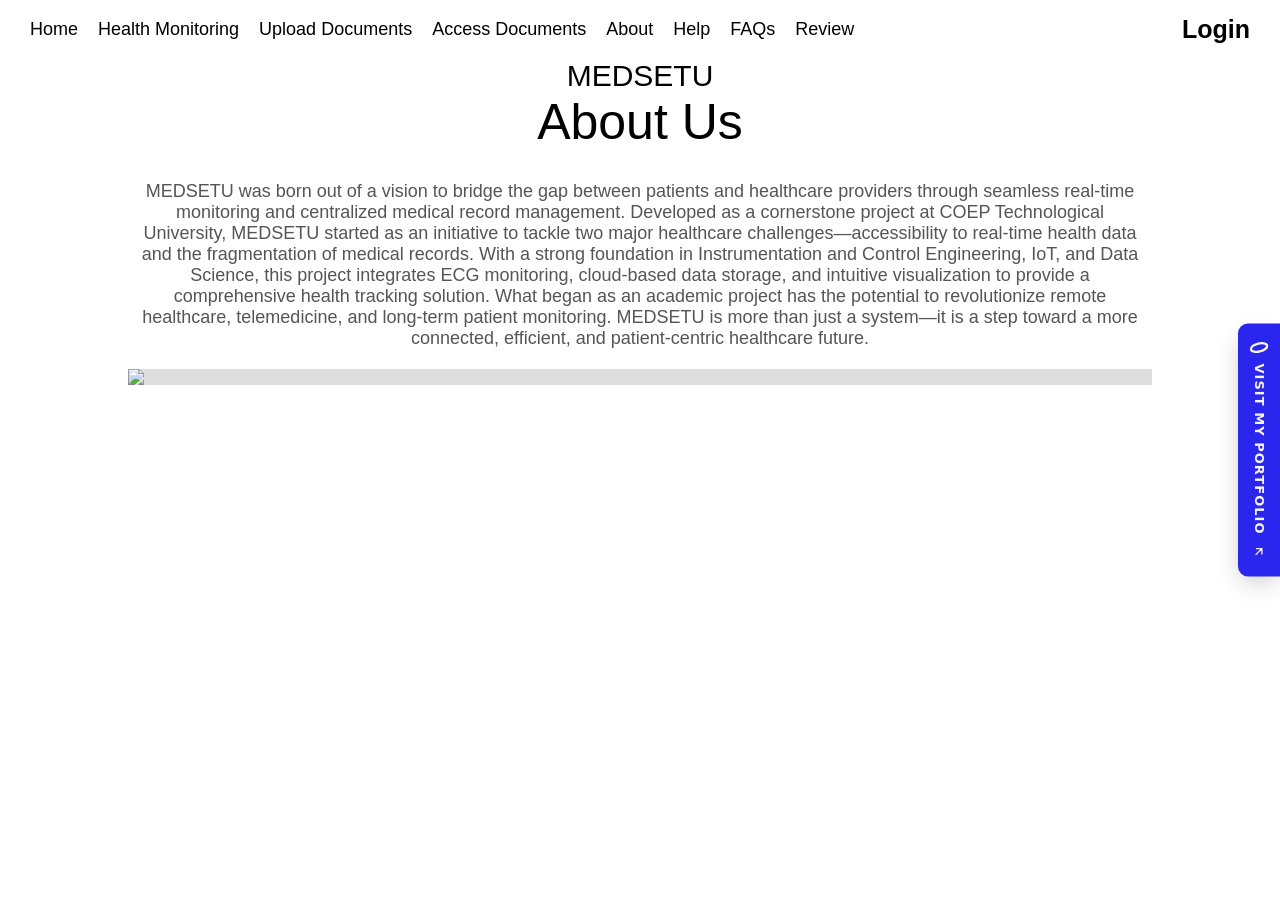
==== about.html @ e533a2ca "Add a "Visit my portfolio" tab A small fixed tab on the right edge of every page links to https://ar" ====
<!DOCTYPE html>
<html lang="en">
<head>
    <meta charset="UTF-8">
    <meta name="viewport" content="width=device-width, initial-scale=1.0">
    <title>MEDSETU - About Us</title>
    <style>
        @font-face {
            font-family: 'Artifakt Element';
            src: url('ArtifaktElement-Regular.woff2') format('woff2'),
                 url('ArtifaktElement-Regular.woff') format('woff');
            font-weight: normal;
            font-style: normal;
        }
        body {
            font-family: 'Artifakt Element', sans-serif;
            background-color: #fff;
            color: #000;
            margin: 0;
            padding: 0;
            display: flex;
            flex-direction: column;
        }
        .navbar {
            display: flex;
            justify-content: space-between;
            align-items: center;
            padding: 15px 30px;
            font-size: 14px;
        }
        .nav-links {
            display: flex;
            gap: 20px;
            font-size: 18px;
        }
        .nav-links a, .login {
            text-decoration: none;
            color: #000;
            cursor: pointer;
        }
        .login {
            font-size: 25px;
            font-weight: bold;
        }
        .container {
            display: flex;
            align-items: center;
            justify-content: center;
            flex-direction: column;
            flex-grow: 1;
            padding: 0 10%;
            text-align: center;
        }
        .title {
            font-size: 30px; /* Decreased MEDSETU font size */
        }
        .subtitle {
            font-size: 18px;
            margin-top: 30px; /* Increased space between title and subtitle */
            color: #555;
            max-width: 1000px; /* Increased max-width */
        }
        .about-us {
            font-size: 50px; /* Increased About Us font size */
        }
        .image-container {
            width: 100%;
            height: auto;
            background-color: #ddd;
            display: flex;
            align-items: center;
            justify-content: center;
            font-size: 18px;
            margin-top: 20px;
        }
        .trust-bar {
            margin-top: 20px;
            font-size: 14px;
            color: #555;
        }
    </style>
</head>
<body>
    <div class="navbar">
        <div class="nav-links">
            <a href="./index.html">Home</a>
            <a href="./health-monitoring.html">Health Monitoring</a>
            <a href="./upload-documents.html">Upload Documents</a>
            <a href="./access-documents.html">Access Documents</a>
            <a href="./about.html">About</a>
            <a href="./help.html">Help</a>
            <a href="./faqs.html">FAQs</a>
            <a href="./review.html">Review</a>
        </div>
        <div class="login" onclick="location.href='./login.html'">Login</div>
    </div>
    
    <div class="container">
        <div class="title">MEDSETU</div>
        <div class="about-us">About Us</div>
        <div class="subtitle">MEDSETU was born out of a vision to bridge the gap between patients and healthcare providers through seamless real-time monitoring and centralized medical record management. Developed as a cornerstone project at COEP Technological University, MEDSETU started as an initiative to tackle two major healthcare challenges—accessibility to real-time health data and the fragmentation of medical records. With a strong foundation in Instrumentation and Control Engineering, IoT, and Data Science, this project integrates ECG monitoring, cloud-based data storage, and intuitive visualization to provide a comprehensive health tracking solution. What began as an academic project has the potential to revolutionize remote healthcare, telemedicine, and long-term patient monitoring. MEDSETU is more than just a system—it is a step toward a more connected, efficient, and patient-centric healthcare future.</div>
        <div class="image-container">
            <img src="https://picsum.photos/1500/500" width="100%" height="auto"/>
        </div>
    </div>
<!-- Portfolio link tab -->
<style>.aa-portfolio-tab{position:fixed;right:0;top:50%;z-index:2147483000;display:flex;align-items:center;gap:10px;writing-mode:vertical-rl;padding:18px 11px;background:#2a26ee;color:#f7f4ee;font:600 13px/1 "Public Sans",system-ui,-apple-system,"Segoe UI",sans-serif;letter-spacing:.08em;text-transform:uppercase;text-decoration:none;border-radius:10px 0 0 10px;box-shadow:0 10px 28px -10px rgba(21,21,21,.45);transform:translate(0,-50%);transition:padding .45s cubic-bezier(.16,1,.3,1),background-color .3s}.aa-portfolio-tab:hover,.aa-portfolio-tab:focus-visible{padding-right:17px;background:#1c19b8;color:#f7f4ee;text-decoration:none}.aa-portfolio-tab:focus-visible{outline:2px solid #f7f4ee;outline-offset:-5px}.aa-portfolio-tab svg{flex:none;writing-mode:horizontal-tb}.aa-portfolio-tab .aa-ring{width:20px;height:12px}.aa-portfolio-tab .aa-arrow{width:14px;height:14px;transition:transform .45s cubic-bezier(.16,1,.3,1)}.aa-portfolio-tab:hover .aa-arrow{transform:translate(2px,-2px)}@media (max-width:640px){.aa-portfolio-tab{top:auto;bottom:88px;transform:none;padding:12px 8px;font-size:11px;gap:8px}.aa-portfolio-tab:hover{padding-right:12px}}@media print{.aa-portfolio-tab{display:none}}@media (prefers-reduced-motion:reduce){.aa-portfolio-tab,.aa-portfolio-tab .aa-arrow{transition:none}}</style>
<a class="aa-portfolio-tab" href="https://aryanagarwalsportfolio.vercel.app/" target="_blank" rel="noopener" aria-label="Visit Aryan Agarwal's portfolio (opens in a new tab)"><svg class="aa-ring" viewBox="0 0 120 70" aria-hidden="true"><ellipse cx="60" cy="35" rx="50" ry="24" transform="rotate(-14 60 35)" fill="none" stroke="currentColor" stroke-width="14"/></svg><span>Visit my portfolio</span><svg class="aa-arrow" viewBox="0 0 24 24" fill="none" aria-hidden="true"><path d="M7 17 17 7m0 0H8m9 0v9" stroke="currentColor" stroke-width="2.2" stroke-linecap="square"/></svg></a>
</body>
</html>
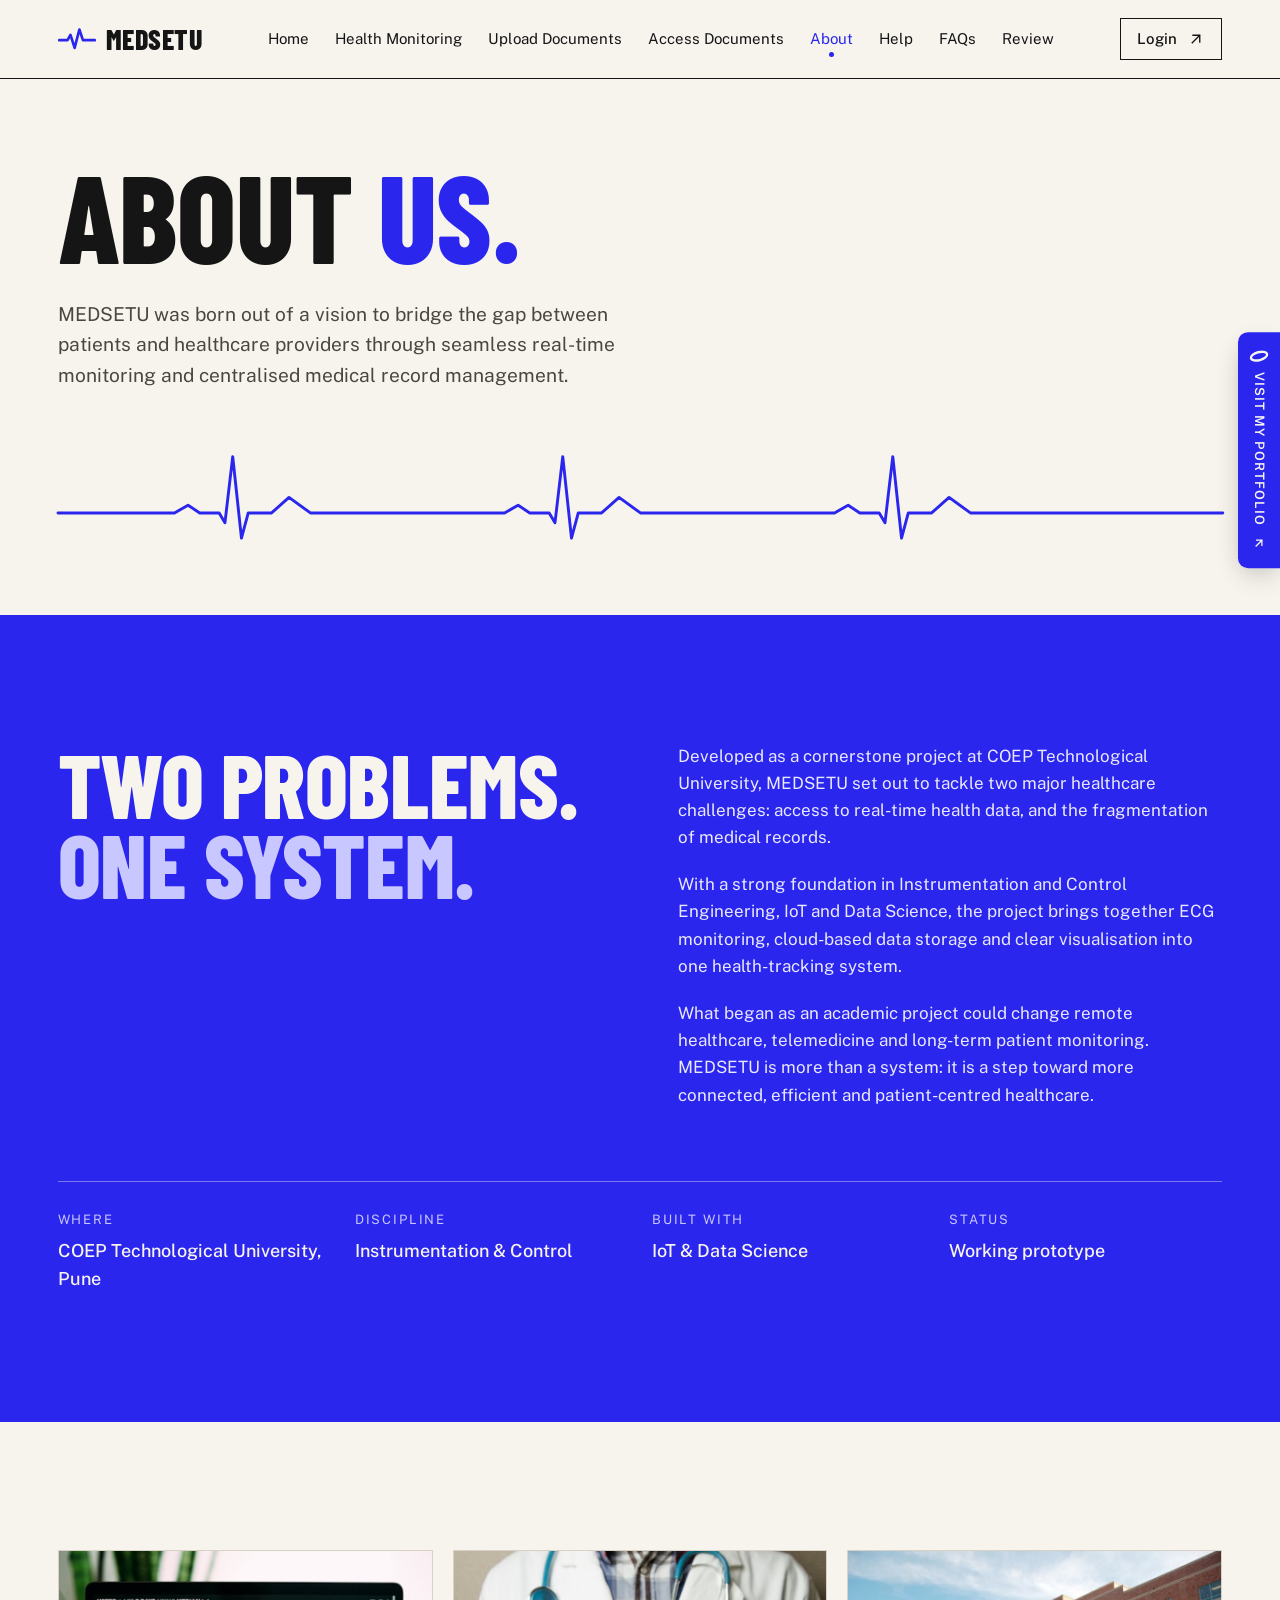
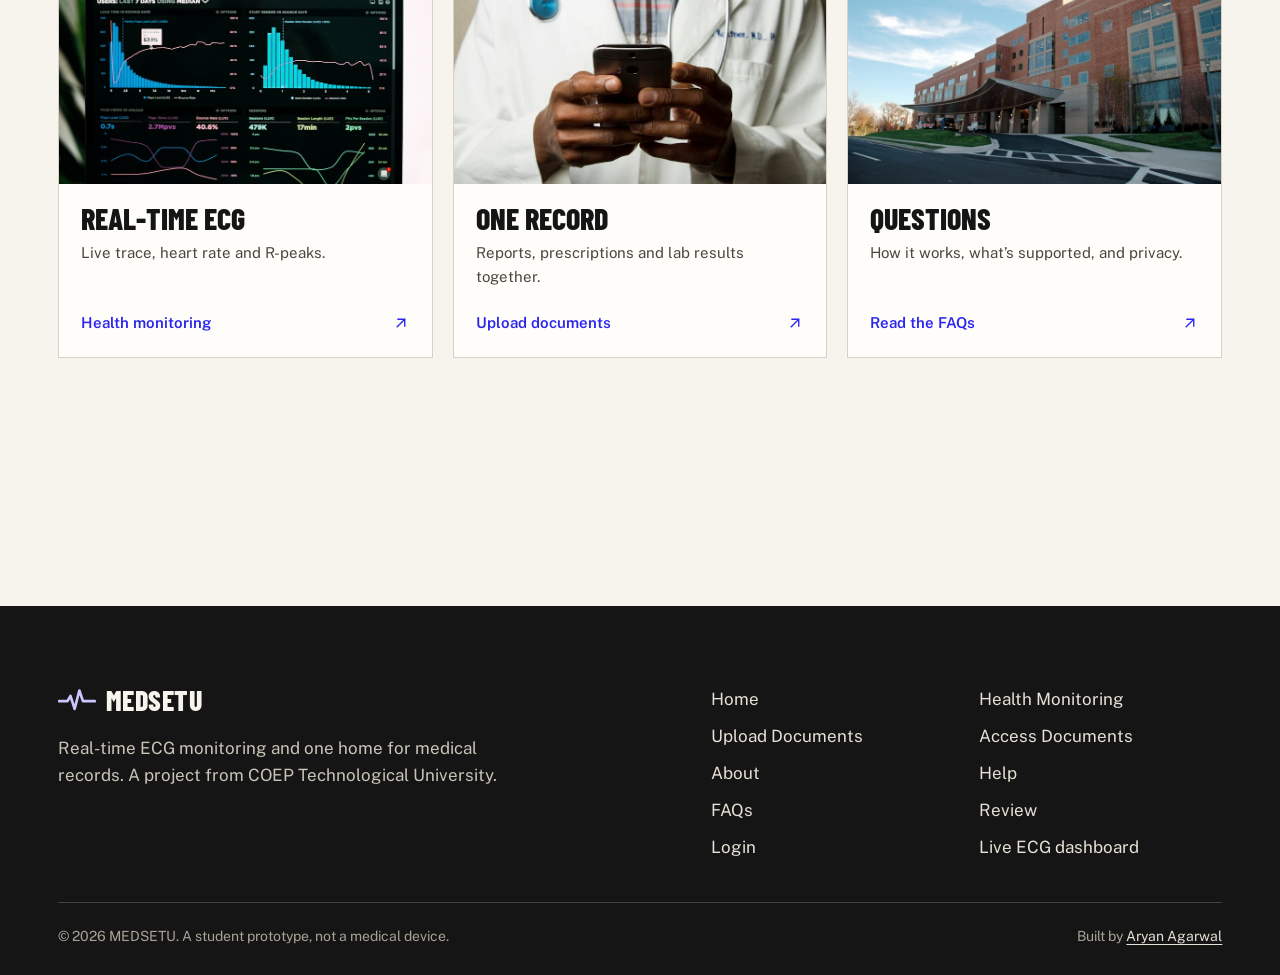
==== commit dae566d7: "Redesign in the portfolio's design language Cream paper, electric blue and condensed display type to" ====
--- a/about.html
+++ b/about.html
@@ -1,110 +1,81 @@
 <!DOCTYPE html>
 <html lang="en">
 <head>
-    <meta charset="UTF-8">
-    <meta name="viewport" content="width=device-width, initial-scale=1.0">
-    <title>MEDSETU - About Us</title>
-    <style>
-        @font-face {
-            font-family: 'Artifakt Element';
-            src: url('ArtifaktElement-Regular.woff2') format('woff2'),
-                 url('ArtifaktElement-Regular.woff') format('woff');
-            font-weight: normal;
-            font-style: normal;
-        }
-        body {
-            font-family: 'Artifakt Element', sans-serif;
-            background-color: #fff;
-            color: #000;
-            margin: 0;
-            padding: 0;
-            display: flex;
-            flex-direction: column;
-        }
-        .navbar {
-            display: flex;
-            justify-content: space-between;
-            align-items: center;
-            padding: 15px 30px;
-            font-size: 14px;
-        }
-        .nav-links {
-            display: flex;
-            gap: 20px;
-            font-size: 18px;
-        }
-        .nav-links a, .login {
-            text-decoration: none;
-            color: #000;
-            cursor: pointer;
-        }
-        .login {
-            font-size: 25px;
-            font-weight: bold;
-        }
-        .container {
-            display: flex;
-            align-items: center;
-            justify-content: center;
-            flex-direction: column;
-            flex-grow: 1;
-            padding: 0 10%;
-            text-align: center;
-        }
-        .title {
-            font-size: 30px; /* Decreased MEDSETU font size */
-        }
-        .subtitle {
-            font-size: 18px;
-            margin-top: 30px; /* Increased space between title and subtitle */
-            color: #555;
-            max-width: 1000px; /* Increased max-width */
-        }
-        .about-us {
-            font-size: 50px; /* Increased About Us font size */
-        }
-        .image-container {
-            width: 100%;
-            height: auto;
-            background-color: #ddd;
-            display: flex;
-            align-items: center;
-            justify-content: center;
-            font-size: 18px;
-            margin-top: 20px;
-        }
-        .trust-bar {
-            margin-top: 20px;
-            font-size: 14px;
-            color: #555;
-        }
-    </style>
+<meta charset="UTF-8">
+<meta name="viewport" content="width=device-width, initial-scale=1.0">
+<title>About · MEDSETU</title>
+<meta name="description" content="Why MEDSETU exists and how it was built.">
+<meta name="theme-color" content="#f7f4ee">
+<link rel="icon" href="data:image/svg+xml,%3Csvg xmlns='http://www.w3.org/2000/svg' viewBox='0 0 64 36'%3E%3Cpath d='M2 20h14l5-9 7 22 8-31 6 18h20' fill='none' stroke='%232a26ee' stroke-width='5' stroke-linejoin='round' stroke-linecap='round'/%3E%3C/svg%3E">
+<link rel="preconnect" href="https://fonts.googleapis.com">
+<link rel="preconnect" href="https://fonts.gstatic.com" crossorigin>
+<link href="https://fonts.googleapis.com/css2?family=Barlow+Condensed:wght@800&family=Public+Sans:wght@400;500;600&display=swap" rel="stylesheet">
+<link rel="stylesheet" href="./assets/medsetu.css">
 </head>
 <body>
-    <div class="navbar">
-        <div class="nav-links">
-            <a href="./index.html">Home</a>
-            <a href="./health-monitoring.html">Health Monitoring</a>
-            <a href="./upload-documents.html">Upload Documents</a>
-            <a href="./access-documents.html">Access Documents</a>
-            <a href="./about.html">About</a>
-            <a href="./help.html">Help</a>
-            <a href="./faqs.html">FAQs</a>
-            <a href="./review.html">Review</a>
-        </div>
-        <div class="login" onclick="location.href='./login.html'">Login</div>
+<a class="skip" href="#main">Skip to content</a>
+<header class="site-header">
+  <div class="wrap bar">
+    <a href="./index.html" class="brand" aria-label="MEDSETU home"><svg viewBox="0 0 64 36" fill="none" aria-hidden="true"><path pathLength="1" d="M2 20h14l5-9 7 22 8-31 6 18h20" stroke="currentColor" stroke-width="4.5" stroke-linejoin="round" stroke-linecap="round" style="stroke-dasharray:1"/></svg>MEDSETU</a>
+    <nav class="nav" id="site-nav" aria-label="Main"><a href="./index.html">Home</a><a href="./health-monitoring.html">Health Monitoring</a><a href="./upload-documents.html">Upload Documents</a><a href="./access-documents.html">Access Documents</a><a href="./about.html" aria-current="page">About</a><a href="./help.html">Help</a><a href="./faqs.html">FAQs</a><a href="./review.html">Review</a></nav>
+    <div class="header-actions">
+      <a href="./login.html" class="btn btn-sm">Login <svg class="ico" viewBox="0 0 24 24" fill="none" aria-hidden="true"><path d="M7 17 17 7m0 0H8m9 0v9" stroke="currentColor" stroke-width="1.8" stroke-linecap="square"/></svg></a>
+      <button class="menu-btn" type="button" aria-controls="site-nav" aria-expanded="false" aria-label="Open menu"><svg viewBox="0 0 24 24" fill="none" aria-hidden="true"><path d="M3 7h18M3 12h18M3 17h18" stroke="currentColor" stroke-width="1.8"/></svg></button>
     </div>
-    
-    <div class="container">
-        <div class="title">MEDSETU</div>
-        <div class="about-us">About Us</div>
-        <div class="subtitle">MEDSETU was born out of a vision to bridge the gap between patients and healthcare providers through seamless real-time monitoring and centralized medical record management. Developed as a cornerstone project at COEP Technological University, MEDSETU started as an initiative to tackle two major healthcare challenges—accessibility to real-time health data and the fragmentation of medical records. With a strong foundation in Instrumentation and Control Engineering, IoT, and Data Science, this project integrates ECG monitoring, cloud-based data storage, and intuitive visualization to provide a comprehensive health tracking solution. What began as an academic project has the potential to revolutionize remote healthcare, telemedicine, and long-term patient monitoring. MEDSETU is more than just a system—it is a step toward a more connected, efficient, and patient-centric healthcare future.</div>
-        <div class="image-container">
-            <img src="https://picsum.photos/1500/500" width="100%" height="auto"/>
-        </div>
+  </div>
+</header>
+<main id="main">
+
+<section class="hero wrap">
+  <h1 class="display display-xl">About <span class="blue">us.</span></h1>
+  <p class="lede">MEDSETU was born out of a vision to bridge the gap between patients and healthcare providers through seamless real-time monitoring and centralised medical record management.</p>
+  <div class="hero-trace"><svg class="trace " viewBox="0 0 1200 110" preserveAspectRatio="none" aria-hidden="true"><path pathLength="1" d="M0,70 L120,70 L134,62 L146,70 L166,70 L172,80 L180,12 L189,96 L196,70 L220,70 L238,54 L260,70 L460,70 L474,62 L486,70 L506,70 L512,80 L520,12 L529,96 L536,70 L560,70 L578,54 L600,70 L800,70 L814,62 L826,70 L846,70 L852,80 L860,12 L869,96 L876,70 L900,70 L918,54 L940,70 L1200,70"/><circle class="beat" cx="860" cy="12" r="5"/></svg></div>
+</section>
+<section class="band">
+  <div class="wrap section">
+    <div class="band-grid">
+      <h2 class="display display-lg reveal">Two problems.<br><span class="soft">One system.</span></h2>
+      <div class="reveal">
+        <p>Developed as a cornerstone project at COEP Technological University, MEDSETU set out to tackle two major healthcare challenges: access to real-time health data, and the fragmentation of medical records.</p>
+        <p>With a strong foundation in Instrumentation and Control Engineering, IoT and Data Science, the project brings together ECG monitoring, cloud-based data storage and clear visualisation into one health-tracking system.</p>
+        <p>What began as an academic project could change remote healthcare, telemedicine and long-term patient monitoring. MEDSETU is more than a system: it is a step toward more connected, efficient and patient-centred healthcare.</p>
+      </div>
     </div>
+    <dl class="facts reveal">
+      <div><dt>Where</dt><dd>COEP Technological University, Pune</dd></div>
+      <div><dt>Discipline</dt><dd>Instrumentation &amp; Control</dd></div>
+      <div><dt>Built with</dt><dd>IoT &amp; Data Science</dd></div>
+      <div><dt>Status</dt><dd>Working prototype</dd></div>
+    </dl>
+  </div>
+</section>
+<section class="section wrap">
+  <div class="tiles">
+    <a class="tile reveal" href="./health-monitoring.html"><div class="tile-media"><img src="./assets/monitor.jpg" alt="" loading="lazy"></div><div class="tile-body"><h2>Real-time ECG</h2><p>Live trace, heart rate and R-peaks.</p><span class="tile-foot">Health monitoring <svg class="ico" viewBox="0 0 24 24" fill="none" aria-hidden="true"><path d="M7 17 17 7m0 0H8m9 0v9" stroke="currentColor" stroke-width="1.8" stroke-linecap="square"/></svg></span></div></a>
+    <a class="tile reveal" data-delay="90" href="./upload-documents.html"><div class="tile-media"><img src="./assets/doctor.jpg" alt="" loading="lazy"></div><div class="tile-body"><h2>One record</h2><p>Reports, prescriptions and lab results together.</p><span class="tile-foot">Upload documents <svg class="ico" viewBox="0 0 24 24" fill="none" aria-hidden="true"><path d="M7 17 17 7m0 0H8m9 0v9" stroke="currentColor" stroke-width="1.8" stroke-linecap="square"/></svg></span></div></a>
+    <a class="tile reveal" data-delay="180" href="./faqs.html"><div class="tile-media"><img src="./assets/hospital.jpg" alt="" loading="lazy"></div><div class="tile-body"><h2>Questions</h2><p>How it works, what&rsquo;s supported, and privacy.</p><span class="tile-foot">Read the FAQs <svg class="ico" viewBox="0 0 24 24" fill="none" aria-hidden="true"><path d="M7 17 17 7m0 0H8m9 0v9" stroke="currentColor" stroke-width="1.8" stroke-linecap="square"/></svg></span></div></a>
+  </div>
+</section>
+
+</main>
+<footer class="site-footer">
+  <div class="wrap">
+    <div class="footer-top">
+      <div>
+        <a href="./index.html" class="brand"><svg viewBox="0 0 64 36" fill="none" aria-hidden="true"><path pathLength="1" d="M2 20h14l5-9 7 22 8-31 6 18h20" stroke="currentColor" stroke-width="4.5" stroke-linejoin="round" stroke-linecap="round" style="stroke-dasharray:1"/></svg>MEDSETU</a>
+        <p>Real-time ECG monitoring and one home for medical records. A project from COEP Technological University.</p>
+      </div>
+      <nav class="footer-nav" aria-label="Footer"><a href="./index.html">Home</a><a href="./health-monitoring.html">Health Monitoring</a><a href="./upload-documents.html">Upload Documents</a><a href="./access-documents.html">Access Documents</a><a href="./about.html">About</a><a href="./help.html">Help</a><a href="./faqs.html">FAQs</a><a href="./review.html">Review</a><a href="./login.html">Login</a><a href="https://medsetuecg.vercel.app/dashboard.html" target="_blank" rel="noopener">Live ECG dashboard</a></nav>
+    </div>
+    <div class="footer-bottom">
+      <span>&copy; 2026 MEDSETU. A student prototype, not a medical device.</span>
+      <span>Built by <a href="https://aryanagarwalsportfolio.vercel.app/" target="_blank" rel="noopener">Aryan Agarwal</a></span>
+    </div>
+  </div>
+</footer>
+<script src="./assets/site.js"></script>
 <!-- Portfolio link tab -->
 <style>.aa-portfolio-tab{position:fixed;right:0;top:50%;z-index:2147483000;display:flex;align-items:center;gap:10px;writing-mode:vertical-rl;padding:18px 11px;background:#2a26ee;color:#f7f4ee;font:600 13px/1 "Public Sans",system-ui,-apple-system,"Segoe UI",sans-serif;letter-spacing:.08em;text-transform:uppercase;text-decoration:none;border-radius:10px 0 0 10px;box-shadow:0 10px 28px -10px rgba(21,21,21,.45);transform:translate(0,-50%);transition:padding .45s cubic-bezier(.16,1,.3,1),background-color .3s}.aa-portfolio-tab:hover,.aa-portfolio-tab:focus-visible{padding-right:17px;background:#1c19b8;color:#f7f4ee;text-decoration:none}.aa-portfolio-tab:focus-visible{outline:2px solid #f7f4ee;outline-offset:-5px}.aa-portfolio-tab svg{flex:none;writing-mode:horizontal-tb}.aa-portfolio-tab .aa-ring{width:20px;height:12px}.aa-portfolio-tab .aa-arrow{width:14px;height:14px;transition:transform .45s cubic-bezier(.16,1,.3,1)}.aa-portfolio-tab:hover .aa-arrow{transform:translate(2px,-2px)}@media (max-width:640px){.aa-portfolio-tab{top:auto;bottom:88px;transform:none;padding:12px 8px;font-size:11px;gap:8px}.aa-portfolio-tab:hover{padding-right:12px}}@media print{.aa-portfolio-tab{display:none}}@media (prefers-reduced-motion:reduce){.aa-portfolio-tab,.aa-portfolio-tab .aa-arrow{transition:none}}</style>
 <a class="aa-portfolio-tab" href="https://aryanagarwalsportfolio.vercel.app/" target="_blank" rel="noopener" aria-label="Visit Aryan Agarwal's portfolio (opens in a new tab)"><svg class="aa-ring" viewBox="0 0 120 70" aria-hidden="true"><ellipse cx="60" cy="35" rx="50" ry="24" transform="rotate(-14 60 35)" fill="none" stroke="currentColor" stroke-width="14"/></svg><span>Visit my portfolio</span><svg class="aa-arrow" viewBox="0 0 24 24" fill="none" aria-hidden="true"><path d="M7 17 17 7m0 0H8m9 0v9" stroke="currentColor" stroke-width="2.2" stroke-linecap="square"/></svg></a>
 </body>
-</html>+</html>
--- a/assets/medsetu.css
+++ b/assets/medsetu.css
@@ -0,0 +1,256 @@
+/* MEDSETU — shared styles for every page. */
+:root {
+  --paper: #f7f4ee;
+  --paper-2: #efeae1;
+  --card: #fffdf9;
+  --ink: #151515;
+  --ink-2: #4a4740;
+  --line: #151515;
+  --line-soft: #d8d2c6;
+  --blue: #2a26ee;
+  --blue-deep: #1c19b8;
+  --blue-soft: #c9c7ff;
+  --blue-tint: #ecebfd;
+  --pulse: #d0342c;
+  --display: 'Barlow Condensed', 'Arial Narrow', sans-serif;
+  --body: 'Public Sans', system-ui, -apple-system, 'Segoe UI', sans-serif;
+  --gutter: clamp(16px, 4.5vw, 72px);
+  --ease: cubic-bezier(0.16, 1, 0.3, 1);
+  color-scheme: light;
+}
+
+*, *::before, *::after { box-sizing: border-box; }
+html { -webkit-text-size-adjust: 100%; scroll-behavior: smooth; scroll-padding-top: 96px; overflow-x: clip; }
+body { margin: 0; background: var(--paper); color: var(--ink); font-family: var(--body); font-size: 17px; line-height: 1.6; -webkit-font-smoothing: antialiased; overflow-x: clip; display: flex; flex-direction: column; min-height: 100vh; }
+img { display: block; max-width: 100%; height: auto; }
+a { color: inherit; text-decoration: none; }
+button, input, textarea { font: inherit; color: inherit; }
+h1, h2, h3, p, ul, ol, figure, dl, dd { margin: 0; padding: 0; }
+ul, ol { list-style: none; }
+main { flex: 1; }
+::selection { background: var(--blue); color: var(--paper); }
+:focus-visible { outline: 2px solid var(--blue); outline-offset: 3px; }
+html { scrollbar-color: var(--ink) var(--paper-2); }
+.wrap { width: 100%; max-width: 1320px; margin-inline: auto; padding-inline: var(--gutter); }
+.skip { position: absolute; left: -999px; top: 8px; z-index: 100; background: var(--blue); color: var(--paper); padding: 10px 14px; }
+.skip:focus { left: 8px; }
+.ico { width: 18px; height: 18px; flex: none; transition: transform 0.4s var(--ease); }
+
+/* ---------- Type ---------- */
+.display { font-family: var(--display); font-weight: 800; text-transform: uppercase; line-height: 0.9; letter-spacing: -0.005em; text-wrap: balance; }
+.display-xl { font-size: clamp(56px, 9.6vw, 150px); }
+.display-lg { font-size: clamp(48px, 7vw, 104px); }
+.display-md { font-size: clamp(36px, 4.6vw, 64px); }
+.blue { color: var(--blue); }
+.lede { font-size: clamp(18px, 1.5vw, 21px); line-height: 1.6; max-width: 52ch; color: var(--ink-2); }
+.muted { color: var(--ink-2); }
+.small { font-size: 14px; }
+
+/* ---------- Header ---------- */
+.site-header { position: sticky; top: 0; z-index: 30; transition: background-color 0.35s, box-shadow 0.35s; }
+.site-header .bar { display: flex; align-items: center; justify-content: space-between; gap: 20px; padding-block: 18px; border-bottom: 1px solid var(--line); transition: padding 0.4s var(--ease), border-color 0.3s; }
+.site-header.is-scrolled { background: rgba(247, 244, 238, 0.7); -webkit-backdrop-filter: blur(16px) saturate(1.5); backdrop-filter: blur(16px) saturate(1.5); box-shadow: 0 10px 30px -20px rgba(21, 21, 21, 0.35); }
+.site-header.is-scrolled .bar { padding-block: 12px; border-color: transparent; }
+.brand { display: inline-flex; align-items: center; gap: 10px; font-family: var(--display); font-weight: 800; font-size: 28px; letter-spacing: 0.02em; line-height: 1; }
+.brand svg { width: 38px; height: 22px; color: var(--blue); }
+.brand:hover svg path { animation: trace 1.2s var(--ease); }
+.nav { display: flex; align-items: center; gap: 2px; }
+.nav a { position: relative; padding: 8px 12px; border-radius: 999px; font-size: 15px; isolation: isolate; transition: color 0.3s; white-space: nowrap; }
+.nav a::before { content: ''; position: absolute; inset: 0; z-index: -1; border-radius: inherit; background: rgba(42, 38, 238, 0.1); transform: scale(0.6); opacity: 0; transition: transform 0.4s var(--ease), opacity 0.25s; }
+.nav a:hover { color: var(--blue); }
+.nav a:hover::before { transform: scale(1); opacity: 1; }
+.nav a[aria-current='page'] { color: var(--blue); }
+.nav a[aria-current='page']::after { content: ''; position: absolute; left: 50%; bottom: 2px; width: 5px; height: 5px; margin-left: -2.5px; border-radius: 50%; background: var(--blue); }
+.header-actions { display: flex; align-items: center; gap: 10px; }
+.menu-btn { display: none; width: 44px; height: 44px; border: 1px solid var(--ink); background: transparent; cursor: pointer; place-items: center; }
+.menu-btn svg { width: 20px; height: 20px; }
+
+/* ---------- Buttons & links ---------- */
+.btn { display: inline-flex; align-items: center; justify-content: center; gap: 14px; min-height: 48px; padding: 12px 22px; border: 1px solid var(--ink); background: transparent; font-size: 16px; font-weight: 500; cursor: pointer; position: relative; overflow: hidden; isolation: isolate; transition: color 0.35s var(--ease), background-color 0.35s, border-color 0.35s, box-shadow 0.35s; white-space: nowrap; }
+.btn::before { content: ''; position: absolute; inset: 0; z-index: -1; background: var(--ink); transform: translateY(101%); transition: transform 0.45s var(--ease); }
+.btn:hover { color: var(--paper); }
+.btn:hover::before { transform: translateY(0); }
+.btn:hover .ico { transform: translate(3px, -3px); }
+.btn-solid { background: var(--blue); border-color: var(--blue); color: var(--paper); }
+.btn-solid::before { background: var(--blue-deep); }
+.btn-solid:hover { box-shadow: 0 14px 26px -14px rgba(42, 38, 238, 0.7); }
+.btn-sm { min-height: 40px; padding: 8px 16px; font-size: 15px; gap: 10px; }
+.btn-light { border-color: var(--paper); color: var(--paper); }
+.btn-light::before { background: var(--paper); }
+.btn-light:hover { color: var(--blue); }
+.link-under { display: inline-flex; align-items: center; gap: 14px; padding-bottom: 8px; border-bottom: 1px solid currentColor; position: relative; font-weight: 500; }
+.link-under::after { content: ''; position: absolute; left: 0; right: 0; bottom: -1px; height: 1px; background: var(--blue); transform: scaleX(0); transform-origin: left; transition: transform 0.5s var(--ease); }
+.link-under:hover::after { transform: scaleX(1); }
+.link-under:hover .ico { transform: translate(3px, -3px); }
+
+/* ---------- ECG trace (signature) ---------- */
+.trace { display: block; width: 100%; height: auto; color: var(--blue); overflow: visible; }
+.trace path { fill: none; stroke: currentColor; stroke-width: 3; stroke-linejoin: round; stroke-linecap: round; stroke-dasharray: 1; stroke-dashoffset: 1; animation: trace 2.6s var(--ease) 0.3s forwards; }
+.trace .beat { fill: var(--pulse); transform-box: fill-box; transform-origin: center; opacity: 0; animation: beat 1.6s ease-out 2.4s infinite; }
+@keyframes trace { from { stroke-dashoffset: 1; } to { stroke-dashoffset: 0; } }
+@keyframes beat { 0% { opacity: 1; transform: scale(1); } 70% { opacity: 0; transform: scale(3.2); } 100% { opacity: 0; } }
+
+/* ---------- Page hero ---------- */
+.hero { padding-block: clamp(48px, 9vh, 104px) clamp(40px, 7vh, 80px); position: relative; }
+.hero-grid { display: grid; grid-template-columns: minmax(0, 1.25fr) minmax(0, 0.75fr); gap: clamp(32px, 5vw, 80px); align-items: end; }
+.hero .lede { margin-top: 28px; }
+.hero-actions { display: flex; flex-wrap: wrap; align-items: center; gap: 18px 26px; margin-top: 36px; }
+.hero-trace { margin-top: clamp(36px, 6vh, 64px); }
+.sticker { background: #fff; padding: 12px 12px 0; transform: rotate(-4deg); box-shadow: 10px 12px 0 -2px var(--ink), 0 30px 50px -24px rgba(21, 21, 21, 0.4); transition: transform 0.8s var(--ease); }
+.sticker:hover { transform: rotate(-1deg) translateY(-4px); }
+.sticker img { aspect-ratio: 1; object-fit: cover; width: 100%; }
+.sticker figcaption { padding: 12px 2px 14px; font-size: 12px; letter-spacing: 0.16em; text-transform: uppercase; font-weight: 600; display: flex; justify-content: space-between; gap: 8px; }
+.sticker figcaption span:last-child { color: var(--blue); }
+
+/* ---------- Sections ---------- */
+.section { padding-block: clamp(64px, 10vw, 128px); }
+.section-head { display: flex; justify-content: space-between; align-items: end; gap: 24px 48px; flex-wrap: wrap; margin-bottom: clamp(32px, 5vw, 56px); }
+.section-head p { max-width: 38ch; color: var(--ink-2); }
+.rule { border-top: 1px solid var(--line); }
+
+.rows { border-top: 1px solid var(--line); }
+.row-link { display: grid; grid-template-columns: 220px minmax(0, 1fr) minmax(0, 1.2fr) auto; gap: clamp(16px, 3vw, 40px); align-items: center; padding-block: 26px; border-bottom: 1px solid var(--line-soft); position: relative; isolation: isolate; transition: color 0.4s var(--ease); }
+.row-link::before { content: ''; position: absolute; inset: 0 calc(var(--gutter) * -0.5); z-index: -1; background: var(--blue); clip-path: inset(100% 0 0 0); transition: clip-path 0.55s var(--ease); }
+.row-link:hover::before, .row-link:focus-visible::before { clip-path: inset(0); }
+.row-link:hover, .row-link:focus-visible { color: var(--paper); }
+.row-link:hover .muted, .row-link:focus-visible .muted { color: var(--blue-soft); }
+.row-link img { aspect-ratio: 16 / 10; object-fit: cover; width: 100%; transition: transform 0.7s var(--ease); }
+.row-link:hover img { transform: rotate(-2deg) scale(1.03); }
+.row-link h3 { font-family: var(--display); font-weight: 800; text-transform: uppercase; font-size: clamp(30px, 3vw, 44px); line-height: 0.95; }
+.row-link .go { width: 56px; height: 56px; border: 1px solid currentColor; border-radius: 50%; display: grid; place-items: center; transition: transform 0.5s var(--ease); }
+.row-link:hover .go { transform: rotate(45deg); }
+
+.band { background: var(--blue); color: var(--paper); }
+.band .lede, .band p { color: #e9e8ff; }
+.band .display .soft { color: var(--blue-soft); }
+.band-grid { display: grid; grid-template-columns: 1fr 1fr; gap: clamp(32px, 6vw, 96px); align-items: start; }
+.band p + p { margin-top: 20px; }
+.facts { display: grid; grid-template-columns: repeat(4, minmax(0, 1fr)); gap: 24px; margin-top: clamp(40px, 6vw, 72px); padding-top: 28px; border-top: 1px solid rgba(247, 244, 238, 0.4); }
+.facts dt { font-size: 13px; letter-spacing: 0.14em; text-transform: uppercase; color: var(--blue-soft); }
+.facts dd { margin-top: 6px; font-size: 18px; font-weight: 500; color: var(--paper); }
+
+.note { display: flex; gap: 12px; align-items: flex-start; padding: 14px 16px; background: var(--blue-tint); border-left: 1px solid var(--blue); font-size: 15px; color: var(--ink); max-width: 64ch; }
+.note svg { width: 18px; height: 18px; color: var(--blue); flex: none; margin-top: 3px; }
+
+.steps { counter-reset: s; display: grid; grid-template-columns: repeat(3, minmax(0, 1fr)); gap: clamp(20px, 3vw, 40px); }
+.steps li { border-top: 1px solid var(--line); padding-top: 20px; }
+.steps li::before { counter-increment: s; content: counter(s, decimal-leading-zero); font-family: var(--display); font-weight: 800; font-size: 44px; color: var(--blue); line-height: 1; display: block; margin-bottom: 14px; }
+.steps h3 { font-size: 20px; font-weight: 600; letter-spacing: -0.01em; }
+.steps p { margin-top: 8px; color: var(--ink-2); font-size: 16px; }
+
+/* ---------- Cards / tiles ---------- */
+.tiles { display: grid; grid-template-columns: repeat(auto-fit, minmax(240px, 1fr)); gap: 20px; }
+.tile { display: flex; flex-direction: column; background: var(--card); border: 1px solid var(--line-soft); transition: transform 0.5s var(--ease), box-shadow 0.5s var(--ease), border-color 0.3s; cursor: pointer; text-align: left; padding: 0; }
+.tile:hover, .tile:focus-visible { transform: translateY(-6px); border-color: var(--ink); box-shadow: 0 24px 40px -26px rgba(21, 21, 21, 0.5); }
+.tile-media { overflow: hidden; aspect-ratio: 16 / 10; }
+.tile-media img { width: 100%; height: 100%; object-fit: cover; transition: transform 0.8s var(--ease); }
+.tile:hover .tile-media img { transform: scale(1.05); }
+.tile-body { padding: 20px 22px 22px; display: flex; flex-direction: column; gap: 8px; flex: 1; }
+.tile-body h2, .tile-body h3 { font-family: var(--display); font-weight: 800; text-transform: uppercase; font-size: 30px; line-height: 0.95; }
+.tile-body p { color: var(--ink-2); font-size: 15px; }
+.tile-foot { margin-top: auto; padding-top: 14px; display: flex; align-items: center; justify-content: space-between; color: var(--blue); font-weight: 600; font-size: 15px; }
+.tile:hover .tile-foot .ico { transform: translate(3px, -3px); }
+
+/* ---------- Forms ---------- */
+.auth { display: grid; grid-template-columns: minmax(0, 1fr) minmax(0, 0.9fr); gap: clamp(32px, 6vw, 96px); align-items: center; }
+.form { display: grid; gap: 20px; max-width: 440px; margin-top: 32px; }
+.field { display: grid; gap: 6px; }
+.field span { font-size: 13px; letter-spacing: 0.12em; text-transform: uppercase; color: var(--ink-2); }
+.field input { background: transparent; border: 0; border-bottom: 1px solid var(--ink); border-radius: 0; padding: 12px 0; font-size: 18px; caret-color: var(--blue); transition: border-color 0.3s, background-color 0.3s; }
+.field input:focus { outline: none; border-bottom-color: var(--blue); background: rgba(42, 38, 238, 0.04); }
+.choice { display: grid; grid-template-columns: 1fr 1fr; gap: 20px; margin-top: 36px; }
+
+/* ---------- Reviews ---------- */
+.reviews { columns: 3 300px; column-gap: 20px; }
+.review { break-inside: avoid; margin-bottom: 20px; background: var(--card); border: 1px solid var(--line-soft); padding: 24px; transition: transform 0.5s var(--ease), border-color 0.3s; }
+.review:hover { transform: rotate(-0.6deg); border-color: var(--ink); }
+.review .stars { display: flex; align-items: center; gap: 8px; color: var(--blue); font-weight: 600; font-size: 14px; font-variant-numeric: tabular-nums; }
+.review .stars svg { width: 16px; height: 16px; }
+.review h2, .review h3 { margin-top: 12px; font-size: 20px; font-weight: 600; line-height: 1.3; letter-spacing: -0.01em; }
+.review p { margin-top: 10px; color: var(--ink-2); }
+.review footer { margin-top: 16px; font-size: 14px; font-weight: 600; }
+
+/* ---------- FAQ ---------- */
+.faq-tools { position: sticky; top: 76px; z-index: 5; background: var(--paper); padding-block: 16px; border-bottom: 1px solid var(--line-soft); display: grid; gap: 14px; }
+.search { position: relative; }
+.search svg { position: absolute; left: 0; top: 50%; width: 22px; height: 22px; transform: translateY(-50%); color: var(--ink-2); pointer-events: none; }
+.search input { width: 100%; background: transparent; border: 0; border-bottom: 1px solid var(--ink); border-radius: 0; padding: 14px 44px 14px 34px; font-size: clamp(18px, 2vw, 22px); caret-color: var(--blue); }
+.search input:focus { outline: none; border-bottom-color: var(--blue); }
+.search input::placeholder { color: #6b665c; }
+.search .clear { position: absolute; right: 0; top: 50%; transform: translateY(-50%); width: 40px; height: 40px; border: 0; background: none; cursor: pointer; display: none; place-items: center; color: var(--ink-2); }
+.search .clear svg { position: static; transform: none; width: 18px; height: 18px; }
+.search.has-value .clear { display: grid; }
+.chips { display: flex; flex-wrap: wrap; gap: 8px; align-items: center; }
+.chip { border: 1px solid var(--line-soft); background: transparent; padding: 8px 14px; font-size: 14px; cursor: pointer; display: inline-flex; gap: 8px; align-items: center; transition: background-color 0.3s, color 0.3s, border-color 0.3s; }
+.chip small { font-size: 12px; opacity: 0.7; font-variant-numeric: tabular-nums; }
+.chip:hover { border-color: var(--ink); }
+.chip[aria-pressed='true'] { background: var(--blue); border-color: var(--blue); color: var(--paper); }
+.chip[aria-pressed='true'] small { opacity: 1; }
+.faq-meta { display: flex; justify-content: space-between; align-items: center; gap: 12px; font-size: 14px; color: var(--ink-2); }
+.faq-meta button { border: 0; background: none; padding: 4px 0; cursor: pointer; font-size: 14px; text-decoration: underline; text-underline-offset: 3px; color: var(--ink); }
+.faq-group { margin-top: 48px; }
+.faq-group > h2 { font-family: var(--display); font-weight: 800; text-transform: uppercase; font-size: clamp(30px, 3.2vw, 44px); line-height: 1; padding-bottom: 14px; border-bottom: 1px solid var(--line); }
+.faq { border-bottom: 1px solid var(--line-soft); }
+.faq summary { list-style: none; cursor: pointer; display: grid; grid-template-columns: minmax(0, 1fr) 40px; gap: 16px; align-items: center; padding-block: 22px; font-size: clamp(18px, 1.6vw, 21px); font-weight: 500; letter-spacing: -0.01em; transition: color 0.3s; }
+.faq summary::-webkit-details-marker { display: none; }
+.faq summary:hover { color: var(--blue); }
+.faq .plus { width: 40px; height: 40px; border: 1px solid currentColor; border-radius: 50%; display: grid; place-items: center; transition: transform 0.5s var(--ease), background-color 0.3s, color 0.3s; }
+.faq .plus svg { width: 16px; height: 16px; }
+.faq[open] .plus { transform: rotate(45deg); background: var(--blue); border-color: var(--blue); color: var(--paper); }
+.faq .answer { display: grid; grid-template-rows: 0fr; transition: grid-template-rows 0.5s var(--ease); }
+.faq[open] .answer { grid-template-rows: 1fr; }
+.faq .answer > div { overflow: hidden; }
+.faq .answer p { max-width: 68ch; color: var(--ink-2); padding-bottom: 24px; }
+.faq .answer p + p { margin-top: -10px; }
+.faq .answer a { color: var(--blue); text-decoration: underline; text-underline-offset: 3px; }
+.faq mark { background: rgba(42, 38, 238, 0.16); color: inherit; padding: 0 2px; }
+.faq-empty { display: none; padding: 48px 0; }
+.faq-empty.show { display: block; }
+
+/* ---------- Footer ---------- */
+.site-footer { background: var(--ink); color: var(--paper); margin-top: clamp(64px, 10vw, 120px); }
+.site-footer .wrap { padding-block: clamp(48px, 7vw, 80px) 28px; }
+.footer-top { display: grid; grid-template-columns: minmax(0, 1.2fr) minmax(0, 1fr); gap: 40px; padding-bottom: 40px; border-bottom: 1px solid rgba(247, 244, 238, 0.2); }
+.footer-top .brand svg { color: var(--blue-soft); }
+.footer-top p { margin-top: 16px; color: #c9c4b8; max-width: 44ch; }
+.footer-nav { display: grid; grid-template-columns: repeat(2, minmax(0, 1fr)); gap: 10px 24px; align-content: start; }
+.footer-nav a { color: #e6e1d6; transition: color 0.3s; width: max-content; }
+.footer-nav a:hover { color: var(--blue-soft); }
+.footer-bottom { display: flex; justify-content: space-between; flex-wrap: wrap; gap: 12px 24px; padding-top: 22px; font-size: 14px; color: #a9a397; }
+.footer-bottom a { color: #e6e1d6; text-decoration: underline; text-underline-offset: 3px; }
+
+/* ---------- Reveal ---------- */
+.reveal { opacity: 0; transform: translateY(28px); transition: opacity 0.9s var(--ease), transform 0.9s var(--ease); }
+.reveal.in { opacity: 1; transform: none; }
+
+/* ---------- Responsive ---------- */
+@media (max-width: 1060px) {
+  .nav { display: none; position: absolute; left: 0; right: 0; top: 100%; flex-direction: column; align-items: stretch; gap: 0; padding: 8px var(--gutter) 18px; background: var(--paper); border-bottom: 1px solid var(--line); box-shadow: 0 24px 40px -30px rgba(21, 21, 21, 0.4); }
+  .nav.open { display: flex; }
+  .nav a { border-radius: 0; padding: 14px 4px; font-size: 18px; border-bottom: 1px solid var(--line-soft); }
+  .nav a::before { display: none; }
+  .nav a[aria-current='page']::after { left: auto; right: 6px; top: 50%; bottom: auto; margin: -2.5px 0 0; }
+  .menu-btn { display: grid; }
+  .site-header .bar { position: relative; }
+}
+@media (max-width: 860px) {
+  body { font-size: 16px; }
+  .hero-grid, .band-grid, .auth, .footer-top { grid-template-columns: 1fr; }
+  .sticker { max-width: 320px; margin-left: auto; }
+  .row-link { grid-template-columns: 120px minmax(0, 1fr) auto; }
+  .row-link .row-text { grid-column: 1 / -1; }
+  .steps { grid-template-columns: 1fr; }
+  .facts { grid-template-columns: repeat(2, minmax(0, 1fr)); }
+  .faq-tools { top: 68px; }
+}
+@media (max-width: 520px) {
+  .choice { grid-template-columns: 1fr; }
+  .header-actions .btn { padding-inline: 14px; }
+}
+@media (prefers-reduced-motion: reduce) {
+  html { scroll-behavior: auto; }
+  *, *::before, *::after { animation-duration: 0.01ms !important; animation-iteration-count: 1 !important; transition-duration: 0.01ms !important; }
+  .trace path { stroke-dashoffset: 0; }
+  .reveal { opacity: 1; transform: none; }
+}
+@media print { .site-header, .site-footer, .faq-tools { display: none; } }
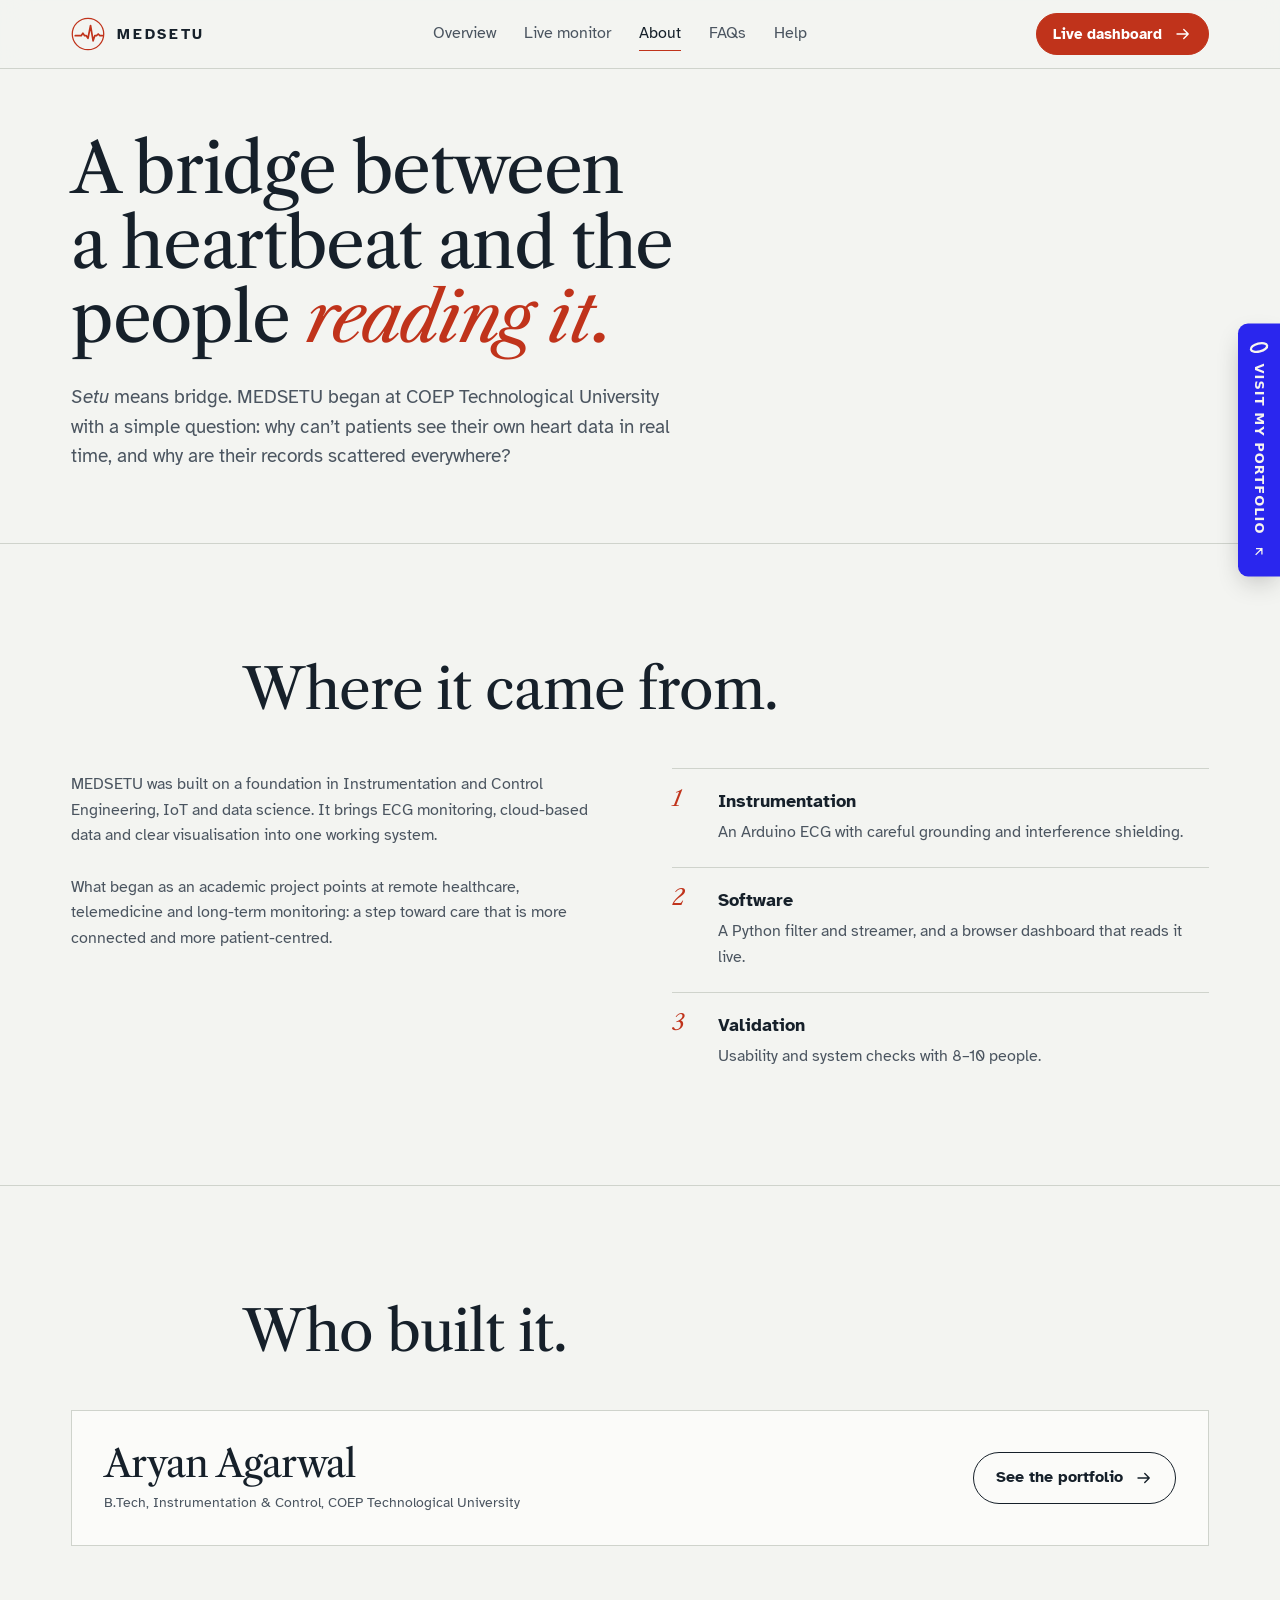
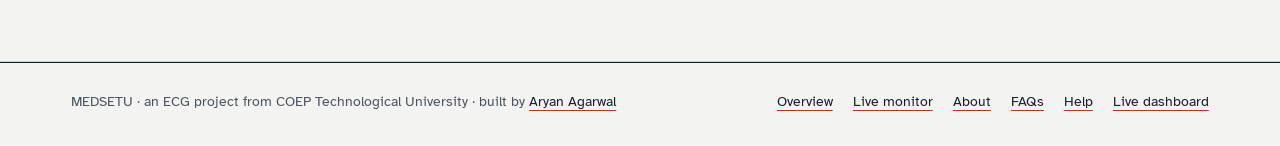
==== commit dd8e6c55: "Rebuild as an anatomical-atlas project site with animated SVG figures Replaces the portfolio-style r" ====
--- a/about.html
+++ b/about.html
@@ -4,73 +4,52 @@
 <meta charset="UTF-8">
 <meta name="viewport" content="width=device-width, initial-scale=1.0">
 <title>About · MEDSETU</title>
-<meta name="description" content="Why MEDSETU exists and how it was built.">
-<meta name="theme-color" content="#f7f4ee">
-<link rel="icon" href="data:image/svg+xml,%3Csvg xmlns='http://www.w3.org/2000/svg' viewBox='0 0 64 36'%3E%3Cpath d='M2 20h14l5-9 7 22 8-31 6 18h20' fill='none' stroke='%232a26ee' stroke-width='5' stroke-linejoin='round' stroke-linecap='round'/%3E%3C/svg%3E">
+<meta name="description" content="Why MEDSETU was built and by whom.">
+<meta name="theme-color" content="#f3f4f1">
+<link rel="icon" href="data:image/svg+xml,%3Csvg xmlns='http://www.w3.org/2000/svg' viewBox='0 0 40 40'%3E%3Ccircle cx='20' cy='20' r='18.5' fill='%23f3f4f1' stroke='%23c0331b' stroke-width='2'/%3E%3Cpath d='M5 22h7l2-3 2 3h2l2 3 3-15 3 18 2-6h2l2-2 2 2h3' fill='none' stroke='%23c0331b' stroke-width='2.4' stroke-linejoin='round'/%3E%3C/svg%3E">
 <link rel="preconnect" href="https://fonts.googleapis.com">
 <link rel="preconnect" href="https://fonts.gstatic.com" crossorigin>
-<link href="https://fonts.googleapis.com/css2?family=Barlow+Condensed:wght@800&family=Public+Sans:wght@400;500;600&display=swap" rel="stylesheet">
-<link rel="stylesheet" href="./assets/medsetu.css">
+<link href="https://fonts.googleapis.com/css2?family=Atkinson+Hyperlegible:wght@400;700&family=Libre+Caslon+Text:ital,wght@0,400;1,400&display=swap" rel="stylesheet">
+<link rel="stylesheet" href="./assets/atlas.css">
 </head>
 <body>
 <a class="skip" href="#main">Skip to content</a>
 <header class="site-header">
   <div class="wrap bar">
-    <a href="./index.html" class="brand" aria-label="MEDSETU home"><svg viewBox="0 0 64 36" fill="none" aria-hidden="true"><path pathLength="1" d="M2 20h14l5-9 7 22 8-31 6 18h20" stroke="currentColor" stroke-width="4.5" stroke-linejoin="round" stroke-linecap="round" style="stroke-dasharray:1"/></svg>MEDSETU</a>
-    <nav class="nav" id="site-nav" aria-label="Main"><a href="./index.html">Home</a><a href="./health-monitoring.html">Health Monitoring</a><a href="./upload-documents.html">Upload Documents</a><a href="./access-documents.html">Access Documents</a><a href="./about.html" aria-current="page">About</a><a href="./help.html">Help</a><a href="./faqs.html">FAQs</a><a href="./review.html">Review</a></nav>
-    <div class="header-actions">
-      <a href="./login.html" class="btn btn-sm">Login <svg class="ico" viewBox="0 0 24 24" fill="none" aria-hidden="true"><path d="M7 17 17 7m0 0H8m9 0v9" stroke="currentColor" stroke-width="1.8" stroke-linecap="square"/></svg></a>
-      <button class="menu-btn" type="button" aria-controls="site-nav" aria-expanded="false" aria-label="Open menu"><svg viewBox="0 0 24 24" fill="none" aria-hidden="true"><path d="M3 7h18M3 12h18M3 17h18" stroke="currentColor" stroke-width="1.8"/></svg></button>
+    <a href="./index.html" class="brand" aria-label="MEDSETU overview"><svg viewBox="0 0 40 40" fill="none" aria-hidden="true"><circle cx="20" cy="20" r="18.5" stroke="currentColor" stroke-width="1.5"/><path d="M5 22h7l2-3 2 3h2l2 3 3-15 3 18 2-6h2l2-2 2 2h3" stroke="currentColor" stroke-width="2" stroke-linejoin="round" stroke-linecap="round"/></svg>MEDSETU</a>
+    <nav class="nav" id="site-nav" aria-label="Main"><a href="./index.html">Overview</a><a href="./health-monitoring.html">Live monitor</a><a href="./about.html" aria-current="page">About</a><a href="./faqs.html">FAQs</a><a href="./help.html">Help</a></nav>
+    <div style="display:flex;gap:10px;align-items:center">
+      <a href="https://medsetuecg.vercel.app/dashboard.html" target="_blank" rel="noopener" class="btn btn-red btn-sm">Live dashboard <svg class="ico" viewBox="0 0 24 24" fill="none" aria-hidden="true"><path d="M4 12h15m0 0-6-6m6 6-6 6" stroke="currentColor" stroke-width="1.8" stroke-linecap="round" stroke-linejoin="round"/></svg></a>
+      <button class="menu-btn" type="button" aria-controls="site-nav" aria-expanded="false" aria-label="Open menu"><svg viewBox="0 0 24 24" fill="none" aria-hidden="true"><path d="M4 8h16M4 16h16" stroke="currentColor" stroke-width="1.8" stroke-linecap="round"/></svg></button>
     </div>
   </div>
 </header>
 <main id="main">
 
-<section class="hero wrap">
-  <h1 class="display display-xl">About <span class="blue">us.</span></h1>
-  <p class="lede">MEDSETU was born out of a vision to bridge the gap between patients and healthcare providers through seamless real-time monitoring and centralised medical record management.</p>
-  <div class="hero-trace"><svg class="trace " viewBox="0 0 1200 110" preserveAspectRatio="none" aria-hidden="true"><path pathLength="1" d="M0,70 L120,70 L134,62 L146,70 L166,70 L172,80 L180,12 L189,96 L196,70 L220,70 L238,54 L260,70 L460,70 L474,62 L486,70 L506,70 L512,80 L520,12 L529,96 L536,70 L560,70 L578,54 L600,70 L800,70 L814,62 L826,70 L846,70 L852,80 L860,12 L869,96 L876,70 L900,70 L918,54 L940,70 L1200,70"/><circle class="beat" cx="860" cy="12" r="5"/></svg></div>
-</section>
-<section class="band">
-  <div class="wrap section">
-    <div class="band-grid">
-      <h2 class="display display-lg reveal">Two problems.<br><span class="soft">One system.</span></h2>
-      <div class="reveal">
-        <p>Developed as a cornerstone project at COEP Technological University, MEDSETU set out to tackle two major healthcare challenges: access to real-time health data, and the fragmentation of medical records.</p>
-        <p>With a strong foundation in Instrumentation and Control Engineering, IoT and Data Science, the project brings together ECG monitoring, cloud-based data storage and clear visualisation into one health-tracking system.</p>
-        <p>What began as an academic project could change remote healthcare, telemedicine and long-term patient monitoring. MEDSETU is more than a system: it is a step toward more connected, efficient and patient-centred healthcare.</p>
-      </div>
-    </div>
-    <dl class="facts reveal">
-      <div><dt>Where</dt><dd>COEP Technological University, Pune</dd></div>
-      <div><dt>Discipline</dt><dd>Instrumentation &amp; Control</dd></div>
-      <div><dt>Built with</dt><dd>IoT &amp; Data Science</dd></div>
-      <div><dt>Status</dt><dd>Working prototype</dd></div>
-    </dl>
-  </div>
-</section>
-<section class="section wrap">
-  <div class="tiles">
-    <a class="tile reveal" href="./health-monitoring.html"><div class="tile-media"><img src="./assets/monitor.jpg" alt="" loading="lazy"></div><div class="tile-body"><h2>Real-time ECG</h2><p>Live trace, heart rate and R-peaks.</p><span class="tile-foot">Health monitoring <svg class="ico" viewBox="0 0 24 24" fill="none" aria-hidden="true"><path d="M7 17 17 7m0 0H8m9 0v9" stroke="currentColor" stroke-width="1.8" stroke-linecap="square"/></svg></span></div></a>
-    <a class="tile reveal" data-delay="90" href="./upload-documents.html"><div class="tile-media"><img src="./assets/doctor.jpg" alt="" loading="lazy"></div><div class="tile-body"><h2>One record</h2><p>Reports, prescriptions and lab results together.</p><span class="tile-foot">Upload documents <svg class="ico" viewBox="0 0 24 24" fill="none" aria-hidden="true"><path d="M7 17 17 7m0 0H8m9 0v9" stroke="currentColor" stroke-width="1.8" stroke-linecap="square"/></svg></span></div></a>
-    <a class="tile reveal" data-delay="180" href="./faqs.html"><div class="tile-media"><img src="./assets/hospital.jpg" alt="" loading="lazy"></div><div class="tile-body"><h2>Questions</h2><p>How it works, what&rsquo;s supported, and privacy.</p><span class="tile-foot">Read the FAQs <svg class="ico" viewBox="0 0 24 24" fill="none" aria-hidden="true"><path d="M7 17 17 7m0 0H8m9 0v9" stroke="currentColor" stroke-width="1.8" stroke-linecap="square"/></svg></span></div></a>
-  </div>
-</section>
+<section class="hero"><div class="wrap">
+  <h1 class="serif h-xl" style="max-width:14ch">A bridge between a heartbeat and the people <em>reading it.</em></h1>
+  <p class="lede"><em>Setu</em> means bridge. MEDSETU began at COEP Technological University with a simple question: why can&rsquo;t patients see their own heart data in real time, and why are their records scattered everywhere?</p>
+</div></section>
+<section class="plate"><div class="wrap">
+  <div class="plate-head reveal"><span class="plate-no"></span><h2 class="serif h-lg">Where it came from.</h2></div>
+  <div class="split"><div class="notes reveal">
+<p class="lede" style="max-width:none">MEDSETU was built on a foundation in Instrumentation and Control Engineering, IoT and data science. It brings ECG monitoring, cloud-based data and clear visualisation into one working system.</p>
+<p class="lede" style="max-width:none">What began as an academic project points at remote healthcare, telemedicine and long-term monitoring: a step toward care that is more connected and more patient-centred.</p></div>
+<ol class="notes reveal" data-delay="120">
+<li><span class="n">1</span><div><h3>Instrumentation</h3><p>An Arduino ECG with careful grounding and interference shielding.</p></div></li>
+<li><span class="n">2</span><div><h3>Software</h3><p>A Python filter and streamer, and a browser dashboard that reads it live.</p></div></li>
+<li><span class="n">3</span><div><h3>Validation</h3><p>Usability and system checks with 8&ndash;10 people.</p></div></li></ol></div>
+</div></section>
+<section class="plate"><div class="wrap">
+  <div class="plate-head reveal"><span class="plate-no"></span><h2 class="serif h-lg">Who built it.</h2></div>
+  <div class="contact-card reveal"><div><p class="serif">Aryan Agarwal</p><p class="cap" style="margin-top:8px">B.Tech, Instrumentation &amp; Control, COEP Technological University</p></div><a href="https://aryanagarwalsportfolio.vercel.app/" target="_blank" rel="noopener" class="btn">See the portfolio <svg class="ico" viewBox="0 0 24 24" fill="none" aria-hidden="true"><path d="M4 12h15m0 0-6-6m6 6-6 6" stroke="currentColor" stroke-width="1.8" stroke-linecap="round" stroke-linejoin="round"/></svg></a></div>
+</div></section>
 
 </main>
 <footer class="site-footer">
   <div class="wrap">
-    <div class="footer-top">
-      <div>
-        <a href="./index.html" class="brand"><svg viewBox="0 0 64 36" fill="none" aria-hidden="true"><path pathLength="1" d="M2 20h14l5-9 7 22 8-31 6 18h20" stroke="currentColor" stroke-width="4.5" stroke-linejoin="round" stroke-linecap="round" style="stroke-dasharray:1"/></svg>MEDSETU</a>
-        <p>Real-time ECG monitoring and one home for medical records. A project from COEP Technological University.</p>
-      </div>
-      <nav class="footer-nav" aria-label="Footer"><a href="./index.html">Home</a><a href="./health-monitoring.html">Health Monitoring</a><a href="./upload-documents.html">Upload Documents</a><a href="./access-documents.html">Access Documents</a><a href="./about.html">About</a><a href="./help.html">Help</a><a href="./faqs.html">FAQs</a><a href="./review.html">Review</a><a href="./login.html">Login</a><a href="https://medsetuecg.vercel.app/dashboard.html" target="_blank" rel="noopener">Live ECG dashboard</a></nav>
-    </div>
-    <div class="footer-bottom">
-      <span>&copy; 2026 MEDSETU. A student prototype, not a medical device.</span>
-      <span>Built by <a href="https://aryanagarwalsportfolio.vercel.app/" target="_blank" rel="noopener">Aryan Agarwal</a></span>
-    </div>
+    <span>MEDSETU &middot; an ECG project from COEP Technological University &middot; built by <a href="https://aryanagarwalsportfolio.vercel.app/" target="_blank" rel="noopener">Aryan Agarwal</a></span>
+    <nav aria-label="Footer"><a href="./index.html">Overview</a><a href="./health-monitoring.html">Live monitor</a><a href="./about.html">About</a><a href="./faqs.html">FAQs</a><a href="./help.html">Help</a><a href="https://medsetuecg.vercel.app/dashboard.html" target="_blank" rel="noopener">Live dashboard</a></nav>
   </div>
 </footer>
 <script src="./assets/site.js"></script>
--- a/assets/atlas.css
+++ b/assets/atlas.css
@@ -0,0 +1,256 @@
+/* MEDSETU — atlas styles shared by every page. */
+:root {
+  --paper: #f3f4f1;
+  --paper-2: #e7e9e3;
+  --sheet: #fbfbf9;
+  --ink: #16202a;
+  --ink-2: #4b5560;
+  --ink-3: #5d6670;
+  --hair: #cfd3cc;
+  --red: #c0331b;
+  --red-deep: #a92a13;
+  --red-tint: #f7e0d9;
+  --serif: 'Libre Caslon Text', 'Iowan Old Style', Georgia, serif;
+  --sans: 'Atkinson Hyperlegible', system-ui, -apple-system, 'Segoe UI', sans-serif;
+  --gutter: clamp(16px, 4vw, 64px);
+  --ease: cubic-bezier(0.16, 1, 0.3, 1);
+  color-scheme: light;
+}
+*, *::before, *::after { box-sizing: border-box; }
+html { -webkit-text-size-adjust: 100%; scroll-behavior: smooth; scroll-padding-top: 88px; overflow-x: clip; }
+body { margin: 0; background: var(--paper); color: var(--ink); font-family: var(--sans); font-size: 17px; line-height: 1.6; -webkit-font-smoothing: antialiased; overflow-x: clip; min-height: 100vh; display: flex; flex-direction: column; }
+main { flex: 1; }
+img, svg { display: block; max-width: 100%; }
+a { color: inherit; }
+button, input { font: inherit; color: inherit; }
+h1, h2, h3, p, ul, ol, figure, dl, dd { margin: 0; padding: 0; }
+ul, ol { list-style: none; }
+::selection { background: var(--red); color: var(--sheet); }
+:focus-visible { outline: 2px solid var(--red); outline-offset: 3px; }
+html { scrollbar-color: var(--ink-3) var(--paper-2); }
+.wrap { width: 100%; max-width: 1240px; margin-inline: auto; padding-inline: var(--gutter); }
+.skip { position: absolute; left: -999px; top: 8px; z-index: 100; background: var(--ink); color: var(--sheet); padding: 10px 14px; }
+.skip:focus { left: 8px; }
+.sr { position: absolute; width: 1px; height: 1px; overflow: hidden; clip: rect(0 0 0 0); white-space: nowrap; }
+.ico { width: 18px; height: 18px; flex: none; transition: transform 0.4s var(--ease); }
+
+/* ---------- Type ---------- */
+.serif { font-family: var(--serif); font-weight: 400; letter-spacing: -0.02em; line-height: 1.08; text-wrap: balance; }
+.h-xl { font-size: clamp(40px, 5.4vw, 78px); }
+.h-lg { font-size: clamp(34px, 4.4vw, 60px); }
+.h-md { font-size: clamp(30px, 3.4vw, 46px); }
+.serif em { font-style: italic; color: var(--red); }
+.lede { font-size: clamp(18px, 1.45vw, 21px); color: var(--ink-2); max-width: 50ch; line-height: 1.6; }
+.cap { font-size: 14px; color: var(--ink-2); line-height: 1.5; }
+.cap b { color: var(--ink); font-weight: 700; }
+.num { font-variant-numeric: tabular-nums; }
+
+/* ---------- Header ---------- */
+.site-header { position: sticky; top: 0; z-index: 30; background: rgba(243, 244, 241, 0.86); -webkit-backdrop-filter: blur(12px); backdrop-filter: blur(12px); border-bottom: 1px solid var(--hair); }
+.site-header .bar { display: flex; align-items: center; justify-content: space-between; gap: 20px; min-height: 68px; }
+.brand { display: inline-flex; align-items: center; gap: 12px; text-decoration: none; font-weight: 700; letter-spacing: 0.18em; font-size: 15px; }
+.brand svg { width: 34px; height: 34px; color: var(--red); }
+.nav { display: flex; align-items: center; gap: 4px; }
+.nav a { text-decoration: none; padding: 8px 12px; font-size: 16px; color: var(--ink-2); position: relative; transition: color 0.3s; }
+.nav a::after { content: ''; position: absolute; left: 12px; right: 12px; bottom: 4px; height: 1px; background: var(--red); transform: scaleX(0); transform-origin: left; transition: transform 0.45s var(--ease); }
+.nav a:hover, .nav a[aria-current='page'] { color: var(--ink); }
+.nav a:hover::after, .nav a[aria-current='page']::after { transform: scaleX(1); }
+.menu-btn { display: none; width: 44px; height: 44px; border: 1px solid var(--ink); background: transparent; cursor: pointer; place-items: center; border-radius: 50%; }
+.menu-btn svg { width: 20px; height: 20px; }
+
+/* ---------- Buttons ---------- */
+.btn { display: inline-flex; align-items: center; gap: 12px; min-height: 48px; padding: 12px 22px; border-radius: 999px; border: 1px solid var(--ink); background: transparent; text-decoration: none; font-weight: 700; font-size: 16px; cursor: pointer; transition: background-color 0.3s, color 0.3s, border-color 0.3s, box-shadow 0.4s var(--ease); white-space: nowrap; }
+.btn:hover { background: var(--ink); color: var(--sheet); }
+.btn:hover .ico { transform: translateX(3px); }
+.btn-red { background: var(--red); border-color: var(--red); color: #fff; }
+.btn-red:hover { background: var(--red-deep); border-color: var(--red-deep); color: #fff; box-shadow: 0 14px 28px -16px rgba(192, 51, 27, 0.8); }
+.btn-sm { min-height: 40px; padding: 8px 16px; font-size: 15px; }
+.link { color: var(--ink); text-decoration: underline; text-decoration-color: var(--red); text-underline-offset: 5px; text-decoration-thickness: 1px; font-weight: 700; transition: text-decoration-thickness 0.2s, color 0.2s; }
+.link:hover { color: var(--red-deep); text-decoration-thickness: 2px; }
+
+/* ---------- Plates ---------- */
+.plate { padding-block: clamp(56px, 9vw, 120px); border-bottom: 1px solid var(--hair); }
+.plate-head { display: grid; grid-template-columns: 140px minmax(0, 1fr); gap: 8px 32px; align-items: baseline; margin-bottom: clamp(28px, 4vw, 48px); }
+.plate-no { font-family: var(--serif); font-style: italic; font-size: 22px; color: var(--red); white-space: nowrap; }
+.plate-head .lede { grid-column: 2; margin-top: 12px; }
+.figure { background: var(--sheet); border: 1px solid var(--hair); padding: clamp(16px, 2.5vw, 28px); }
+.figcap { display: flex; gap: 10px; margin-top: 14px; font-size: 14px; color: var(--ink-2); }
+.figcap b { color: var(--ink); white-space: nowrap; }
+.fig-head { display: flex; justify-content: space-between; gap: 12px; margin-bottom: 8px; font-size: 14px; color: var(--ink-2); }
+.fig-head .plate-no { font-size: 20px; }
+
+/* Hero */
+.hero { padding-block: clamp(40px, 7vh, 88px) clamp(48px, 8vh, 96px); border-bottom: 1px solid var(--hair); }
+.hero-grid { display: grid; grid-template-columns: minmax(0, 1fr) minmax(0, 1.05fr); gap: clamp(32px, 5vw, 72px); align-items: center; }
+.hero .lede { margin-top: 26px; }
+.actions { display: flex; flex-wrap: wrap; align-items: center; gap: 16px 28px; margin-top: 34px; }
+.status-line { display: inline-flex; align-items: center; gap: 10px; margin-top: 28px; font-size: 14px; color: var(--ink-2); }
+.status-line i { width: 8px; height: 8px; border-radius: 50%; background: var(--red); flex: none; }
+.legend { display: grid; grid-template-columns: repeat(2, minmax(0, 1fr)); gap: 6px 24px; margin-top: 16px; font-size: 14px; color: var(--ink-2); counter-reset: l; }
+.legend li { display: flex; gap: 10px; align-items: baseline; }
+.legend li::before { counter-increment: l; content: counter(l); font-family: var(--serif); font-style: italic; color: var(--red); font-size: 18px; width: 14px; flex: none; }
+
+/* Conduction figure */
+.heart .wall { fill: none; stroke: var(--ink); stroke-width: 2; }
+.heart .chamber { fill: var(--red); opacity: 0; }
+.heart .path { fill: none; stroke: var(--ink); stroke-width: 1.4; stroke-dasharray: 4 5; }
+.heart .node { fill: var(--sheet); stroke: var(--ink); stroke-width: 2; }
+.heart .lead { stroke: var(--ink-3); stroke-width: 1; }
+.heart .callout { font-family: var(--serif); font-style: italic; font-size: 20px; fill: var(--red); }
+.heart .pulse { fill: var(--red); }
+.strip .grid-minor { stroke: rgba(192, 51, 27, 0.12); stroke-width: 1; }
+.strip .grid-major { stroke: rgba(192, 51, 27, 0.28); stroke-width: 1; }
+.strip .trace { fill: none; stroke: var(--ink); stroke-width: 2.4; stroke-linejoin: round; stroke-linecap: round; }
+.strip .wave-label { font-family: var(--serif); font-style: italic; font-size: 16px; fill: var(--red); }
+
+/* Pipeline */
+.pipeline { display: grid; grid-template-columns: repeat(6, minmax(0, 1fr)); gap: 0; position: relative; }
+.station { position: relative; padding: 0 14px 0 0; }
+.station .icon { width: 100%; max-width: 120px; aspect-ratio: 1; border: 1px solid var(--hair); background: var(--sheet); display: grid; place-items: center; position: relative; z-index: 1; transition: border-color 0.3s, transform 0.5s var(--ease); }
+.station:hover .icon { border-color: var(--ink); transform: translateY(-4px); }
+.station .icon svg { width: 64%; height: 64%; color: var(--ink); overflow: visible; }
+.station .icon .hot { color: var(--red); }
+.station h3 { margin-top: 16px; font-size: 17px; font-weight: 700; line-height: 1.3; }
+.station p { margin-top: 6px; font-size: 14.5px; color: var(--ink-2); }
+.station .step { font-family: var(--serif); font-style: italic; color: var(--red); font-size: 18px; display: block; margin-top: 12px; }
+.wire { position: absolute; left: 0; right: 0; top: 60px; height: 0; border-top: 1px dashed var(--ink-3); }
+.wire .packet { position: absolute; top: -5px; left: 0; width: 9px; height: 9px; border-radius: 50%; background: var(--red); animation: packet 6s linear infinite; }
+.wire .packet:nth-child(2) { animation-delay: -2s; }
+.wire .packet:nth-child(3) { animation-delay: -4s; }
+@keyframes packet { from { left: 0; } to { left: calc(100% - 9px); } }
+
+/* Two-column figure plates */
+.split { display: grid; grid-template-columns: minmax(0, 1fr) minmax(0, 1fr); gap: clamp(28px, 5vw, 72px); align-items: start; }
+.notes { display: grid; gap: 22px; }
+.notes li { display: grid; grid-template-columns: 34px minmax(0, 1fr); gap: 12px; padding-top: 18px; border-top: 1px solid var(--hair); }
+.notes li .n { font-family: var(--serif); font-style: italic; color: var(--red); font-size: 22px; line-height: 1.1; }
+.notes h3 { font-size: 18px; font-weight: 700; }
+.notes p { margin-top: 4px; color: var(--ink-2); font-size: 16px; }
+.einthoven .edge { stroke: var(--ink-3); stroke-width: 1.4; fill: none; }
+.einthoven .lead1 { stroke: var(--red); stroke-width: 3; fill: none; stroke-dasharray: 10 8; animation: flow 1.2s linear infinite; }
+.einthoven .vertex { fill: var(--sheet); stroke: var(--ink); stroke-width: 2; }
+.einthoven text { font-family: var(--sans); font-size: 15px; fill: var(--ink); font-weight: 700; }
+.einthoven .soft { fill: var(--ink-2); font-weight: 400; }
+.einthoven .ital { font-family: var(--serif); font-style: italic; font-size: 20px; fill: var(--red); font-weight: 400; }
+.board .pcb { fill: var(--sheet); stroke: var(--ink); stroke-width: 2; }
+.board .pin { fill: var(--ink); }
+.board .chip { fill: var(--paper-2); stroke: var(--ink); stroke-width: 1.5; }
+.board .gnd { stroke: var(--ink); stroke-width: 2; fill: none; }
+.board .noise { fill: none; stroke: var(--ink-3); stroke-width: 1.4; animation: noise 2.4s ease-in-out infinite; }
+.board .clean { fill: none; stroke: var(--red); stroke-width: 2.4; }
+@keyframes flow { to { stroke-dashoffset: -36; } }
+@keyframes noise { 0%, 100% { opacity: 0.9; } 50% { opacity: 0.2; } }
+
+/* Anatomy of a beat */
+.beat-fig .trace { fill: none; stroke: var(--ink); stroke-width: 3; stroke-linejoin: round; stroke-linecap: round; }
+.beat-fig .seg { fill: none; stroke: var(--red); stroke-width: 5; stroke-linecap: round; opacity: 0; transition: opacity 0.3s; }
+.beat-fig .bracket { fill: none; stroke: var(--ink-3); stroke-width: 1.2; }
+.beat-fig .lbl { font-family: var(--serif); font-style: italic; font-size: 22px; fill: var(--red); }
+.beat-fig .sub { font-family: var(--sans); font-size: 13px; fill: var(--ink-2); }
+.beat-fig[data-show='p'] .seg-p, .beat-fig[data-show='qrs'] .seg-qrs, .beat-fig[data-show='t'] .seg-t, .beat-fig[data-show='pr'] .seg-pr { opacity: 1; }
+.waves { display: grid; gap: 0; }
+.waves button { display: grid; grid-template-columns: 56px minmax(0, 1fr); gap: 12px; text-align: left; background: none; border: 0; border-top: 1px solid var(--hair); padding: 16px 0; cursor: pointer; transition: background-color 0.3s; }
+.waves button:last-child { border-bottom: 1px solid var(--hair); }
+.waves button b { font-family: var(--serif); font-style: italic; font-weight: 400; font-size: 26px; color: var(--red); line-height: 1; }
+.waves button span { color: var(--ink-2); font-size: 16px; }
+.waves button span strong { display: block; color: var(--ink); font-size: 17px; }
+.waves button:hover, .waves button[aria-pressed='true'] { background: var(--sheet); }
+
+/* Facts + roadmap */
+.facts { display: grid; grid-template-columns: repeat(4, minmax(0, 1fr)); border-top: 1px solid var(--ink); }
+.facts div { padding: 22px 20px 4px 0; }
+.facts dt { font-size: 14px; color: var(--ink-2); }
+.facts dd { font-family: var(--serif); font-size: clamp(30px, 3.2vw, 44px); line-height: 1.05; margin-top: 6px; }
+.limits { margin-top: 40px; display: grid; grid-template-columns: repeat(3, minmax(0, 1fr)); gap: 24px; }
+.limits li { padding: 20px; background: var(--sheet); border: 1px solid var(--hair); }
+.limits h2, .limits h3 { font-size: 17px; font-weight: 700; }
+.limits p { margin-top: 6px; font-size: 15px; color: var(--ink-2); }
+.closing { padding-block: clamp(64px, 10vw, 128px); }
+.closing .serif { max-width: 16ch; }
+
+/* FAQ */
+.faq-tools { position: sticky; top: 68px; z-index: 5; background: var(--paper); padding: 16px 0; border-bottom: 1px solid var(--hair); display: grid; gap: 14px; }
+.search { position: relative; display: block; }
+.search svg { position: absolute; left: 0; top: 50%; width: 22px; height: 22px; transform: translateY(-50%); color: var(--ink-2); pointer-events: none; }
+.search input { width: 100%; background: transparent; border: 0; border-bottom: 1px solid var(--ink); border-radius: 0; padding: 14px 44px 14px 34px; font-size: clamp(18px, 2vw, 22px); caret-color: var(--red); }
+.search input::placeholder { color: var(--ink-2); }
+.search input:focus { outline: none; border-bottom-color: var(--red); }
+.search .clear { position: absolute; right: 0; top: 50%; transform: translateY(-50%); width: 40px; height: 40px; border: 0; background: none; cursor: pointer; display: none; place-items: center; }
+.search .clear svg { position: static; transform: none; width: 18px; height: 18px; }
+.search.has-value .clear { display: grid; }
+.chips { display: flex; flex-wrap: wrap; gap: 8px; }
+.chip { border: 1px solid var(--hair); background: var(--sheet); padding: 7px 14px; border-radius: 999px; font-size: 15px; cursor: pointer; display: inline-flex; gap: 8px; align-items: center; transition: background-color 0.3s, color 0.3s, border-color 0.3s; }
+.chip small { font-size: 13px; color: var(--ink-3); font-variant-numeric: tabular-nums; }
+.chip:hover { border-color: var(--ink); }
+.chip[aria-pressed='true'] { background: var(--ink); border-color: var(--ink); color: var(--sheet); }
+.chip[aria-pressed='true'] small { color: var(--sheet); }
+.faq-meta { display: flex; justify-content: space-between; gap: 12px; font-size: 14px; color: var(--ink-2); }
+.faq-meta button { border: 0; background: none; cursor: pointer; font-size: 14px; text-decoration: underline; text-decoration-color: var(--red); text-underline-offset: 4px; }
+.faq-group { margin-top: 48px; display: grid; grid-template-columns: 220px minmax(0, 1fr); gap: 8px 40px; }
+.faq-group > h2 { font-family: var(--serif); font-weight: 400; font-size: 30px; line-height: 1.1; position: sticky; top: 210px; align-self: start; }
+.faq-group > h2 span { display: block; font-style: italic; color: var(--red); font-size: 18px; margin-bottom: 4px; }
+.faq { border-bottom: 1px solid var(--hair); }
+.faq:first-of-type { border-top: 1px solid var(--ink); }
+.faq summary { list-style: none; cursor: pointer; display: grid; grid-template-columns: minmax(0, 1fr) 36px; gap: 16px; align-items: center; padding-block: 20px; font-size: clamp(18px, 1.6vw, 20px); font-weight: 700; transition: color 0.3s; }
+.faq summary::-webkit-details-marker { display: none; }
+.faq summary:hover { color: var(--red-deep); }
+.faq .plus { width: 36px; height: 36px; border: 1px solid var(--ink); border-radius: 50%; display: grid; place-items: center; transition: transform 0.5s var(--ease), background-color 0.3s, color 0.3s, border-color 0.3s; }
+.faq .plus svg { width: 14px; height: 14px; }
+.faq[open] .plus { transform: rotate(45deg); background: var(--red); border-color: var(--red); color: #fff; }
+.faq .answer { display: grid; grid-template-rows: 0fr; transition: grid-template-rows 0.5s var(--ease); }
+.faq[open] .answer { grid-template-rows: 1fr; }
+.faq .answer > div { overflow: hidden; }
+.faq .answer p { max-width: 66ch; color: var(--ink-2); padding-bottom: 22px; }
+.faq .answer p + p { margin-top: -8px; }
+.faq .answer a { color: var(--ink); text-decoration-color: var(--red); text-underline-offset: 4px; }
+.faq mark { background: var(--red-tint); color: inherit; padding: 0 2px; }
+.faq-group[hidden], .faq[hidden] { display: none; }
+.faq-empty { display: none; padding: 48px 0; }
+.faq-empty.show { display: block; }
+
+/* Contact */
+.contact-card { display: grid; grid-template-columns: minmax(0, 1fr) auto; gap: 24px; align-items: center; padding: clamp(20px, 3vw, 32px); background: var(--sheet); border: 1px solid var(--hair); }
+.contact-card .serif { font-size: clamp(26px, 3vw, 38px); overflow-wrap: anywhere; }
+
+/* Footer */
+.site-footer { border-top: 1px solid var(--ink); margin-top: auto; }
+.site-footer .wrap { display: flex; flex-wrap: wrap; justify-content: space-between; gap: 16px 32px; padding-block: 28px 32px; font-size: 14px; color: var(--ink-2); }
+.site-footer nav { display: flex; flex-wrap: wrap; gap: 6px 20px; }
+.site-footer a { color: var(--ink); text-decoration-color: var(--red); text-underline-offset: 4px; }
+
+/* Reveal */
+.reveal { opacity: 0; transform: translateY(24px); transition: opacity 0.9s var(--ease), transform 0.9s var(--ease); }
+.reveal.in { opacity: 1; transform: none; }
+
+/* Responsive */
+@media (max-width: 980px) {
+  .nav { display: none; position: absolute; left: 0; right: 0; top: 100%; flex-direction: column; align-items: stretch; gap: 0; padding: 6px var(--gutter) 16px; background: var(--paper); border-bottom: 1px solid var(--ink); }
+  .nav.open { display: flex; }
+  .nav a { padding: 14px 0; font-size: 18px; border-bottom: 1px solid var(--hair); }
+  .nav a::after { left: 0; right: auto; width: 24px; }
+  .menu-btn { display: grid; }
+  .site-header .bar { position: relative; }
+  .pipeline { grid-template-columns: repeat(3, minmax(0, 1fr)); row-gap: 36px; }
+  .wire { display: none; }
+}
+@media (max-width: 820px) {
+  body { font-size: 16px; }
+  .hero-grid, .split, .faq-group { grid-template-columns: 1fr; }
+  .plate-head { grid-template-columns: 1fr; }
+  .plate-head .lede { grid-column: 1; }
+  .facts { grid-template-columns: repeat(2, minmax(0, 1fr)); }
+  .limits { grid-template-columns: 1fr; }
+  .faq-group > h2 { position: static; }
+  .contact-card { grid-template-columns: 1fr; }
+}
+@media (max-width: 520px) {
+  .pipeline { grid-template-columns: repeat(2, minmax(0, 1fr)); }
+  .legend { grid-template-columns: 1fr; }
+  .site-header .btn-sm { padding-inline: 12px; }
+}
+@media (prefers-reduced-motion: reduce) {
+  html { scroll-behavior: auto; }
+  *, *::before, *::after { animation-duration: 0.01ms !important; animation-iteration-count: 1 !important; transition-duration: 0.01ms !important; }
+  .reveal { opacity: 1; transform: none; }
+}
+@media print { .site-header, .faq-tools { display: none; } }
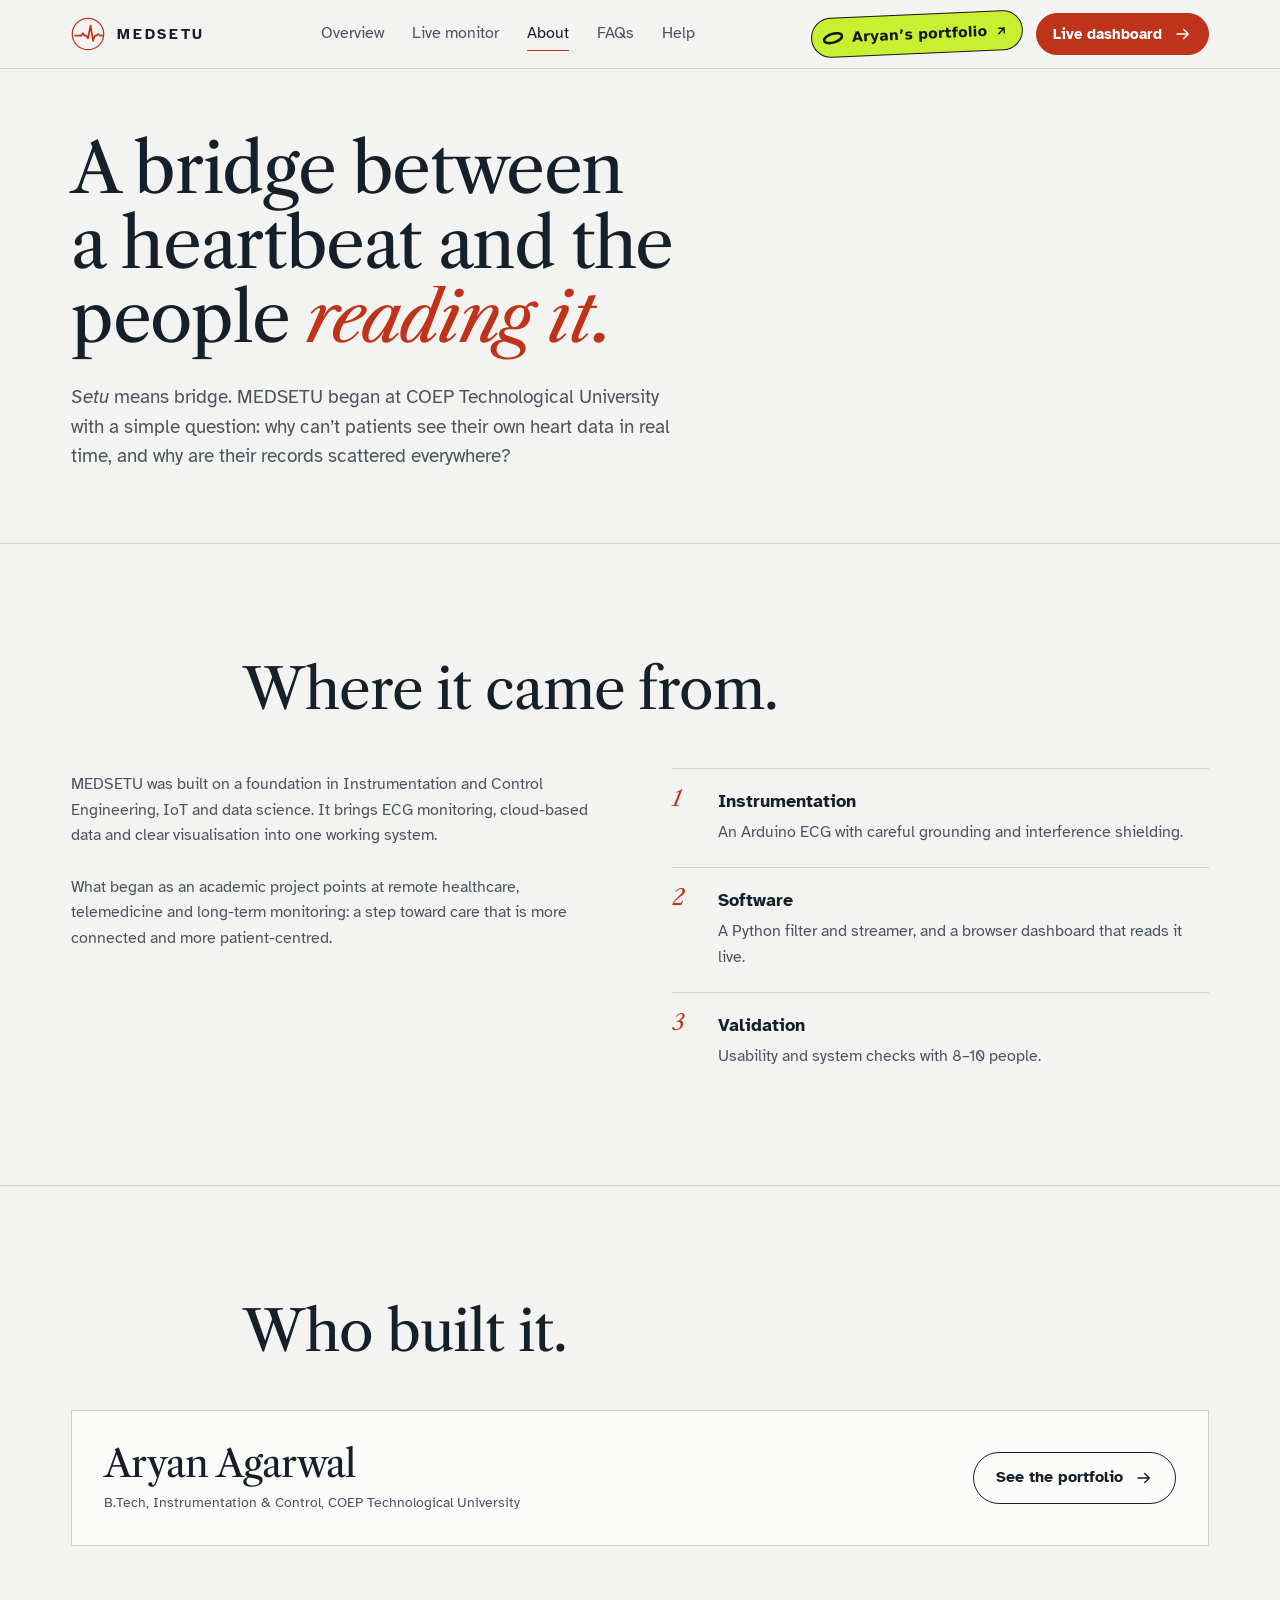
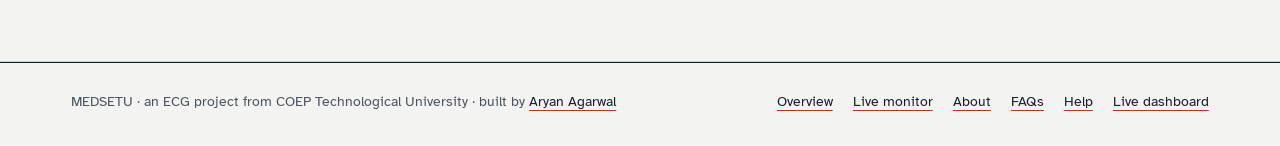
==== commit 880eb713: "Swap the portfolio side tab for a nav item The fixed "Visit my portfolio" tab on the right edge is r" ====
--- a/about.html
+++ b/about.html
@@ -11,14 +11,16 @@
 <link rel="preconnect" href="https://fonts.gstatic.com" crossorigin>
 <link href="https://fonts.googleapis.com/css2?family=Atkinson+Hyperlegible:wght@400;700&family=Libre+Caslon+Text:ital,wght@0,400;1,400&display=swap" rel="stylesheet">
 <link rel="stylesheet" href="./assets/atlas.css">
+<style>.aa-pill{--aa-lime:#c8f031;--aa-ink:#151515;display:inline-flex;align-items:center;gap:8px;min-height:40px;padding:8px 14px 8px 10px;border:1.5px solid var(--aa-ink);border-radius:999px;background:var(--aa-lime);color:var(--aa-ink)!important;font:700 14px/1 system-ui,-apple-system,"Segoe UI",Roboto,sans-serif;letter-spacing:.01em;text-decoration:none!important;white-space:nowrap;transform:rotate(-2.5deg);transition:transform .45s cubic-bezier(.34,1.56,.64,1),background-color .25s,box-shadow .3s;flex:none}.aa-pill:hover,.aa-pill:focus-visible{transform:rotate(1.5deg) scale(1.05);background:#d8ff4a;box-shadow:0 10px 22px -12px rgba(21,21,21,.55)}.aa-pill:focus-visible{outline:2px solid var(--aa-ink);outline-offset:3px}.aa-pill svg{flex:none}.aa-pill .aa-ring{width:22px;height:13px;transition:transform .7s cubic-bezier(.16,1,.3,1)}.aa-pill:hover .aa-ring,.aa-pill:focus-visible .aa-ring{transform:rotate(180deg)}.aa-pill .aa-arrow{width:13px;height:13px;transition:transform .35s cubic-bezier(.16,1,.3,1)}.aa-pill:hover .aa-arrow{transform:translate(2px,-2px)}.aa-pill .aa-short{display:none}@media (max-width:640px){.aa-pill{min-height:36px;padding:7px 11px 7px 8px;font-size:13px;gap:6px}.aa-pill .aa-long{display:none}.aa-pill .aa-short{display:inline}}@media (prefers-reduced-motion:reduce){.aa-pill,.aa-pill .aa-ring,.aa-pill .aa-arrow{transition:none}}@media print{.aa-pill{display:none}}</style>
 </head>
 <body>
 <a class="skip" href="#main">Skip to content</a>
 <header class="site-header">
   <div class="wrap bar">
     <a href="./index.html" class="brand" aria-label="MEDSETU overview"><svg viewBox="0 0 40 40" fill="none" aria-hidden="true"><circle cx="20" cy="20" r="18.5" stroke="currentColor" stroke-width="1.5"/><path d="M5 22h7l2-3 2 3h2l2 3 3-15 3 18 2-6h2l2-2 2 2h3" stroke="currentColor" stroke-width="2" stroke-linejoin="round" stroke-linecap="round"/></svg>MEDSETU</a>
-    <nav class="nav" id="site-nav" aria-label="Main"><a href="./index.html">Overview</a><a href="./health-monitoring.html">Live monitor</a><a href="./about.html" aria-current="page">About</a><a href="./faqs.html">FAQs</a><a href="./help.html">Help</a></nav>
-    <div style="display:flex;gap:10px;align-items:center">
+    <nav class="nav" id="site-nav" aria-label="Main"><a href="./index.html">Overview</a><a href="./health-monitoring.html">Live monitor</a><a href="./about.html" aria-current="page">About</a><a href="./faqs.html">FAQs</a><a href="./help.html">Help</a><a class="nav-dash" href="https://medsetuecg.vercel.app/dashboard.html" target="_blank" rel="noopener">Live dashboard</a></nav>
+    <div class="header-actions">
+      <a class="aa-pill" href="https://aryanagarwalsportfolio.vercel.app/" target="_blank" rel="noopener" aria-label="Aryan Agarwal's portfolio (opens in a new tab)"><svg class="aa-ring" viewBox="0 0 120 70" aria-hidden="true"><ellipse cx="60" cy="35" rx="50" ry="24" transform="rotate(-14 60 35)" fill="none" stroke="currentColor" stroke-width="14"/></svg><span class="aa-long">Aryan&rsquo;s portfolio</span><span class="aa-short">Portfolio</span><svg class="aa-arrow" viewBox="0 0 24 24" fill="none" aria-hidden="true"><path d="M7 17 17 7m0 0H8m9 0v9" stroke="currentColor" stroke-width="2.6" stroke-linecap="square"/></svg></a>
       <a href="https://medsetuecg.vercel.app/dashboard.html" target="_blank" rel="noopener" class="btn btn-red btn-sm">Live dashboard <svg class="ico" viewBox="0 0 24 24" fill="none" aria-hidden="true"><path d="M4 12h15m0 0-6-6m6 6-6 6" stroke="currentColor" stroke-width="1.8" stroke-linecap="round" stroke-linejoin="round"/></svg></a>
       <button class="menu-btn" type="button" aria-controls="site-nav" aria-expanded="false" aria-label="Open menu"><svg viewBox="0 0 24 24" fill="none" aria-hidden="true"><path d="M4 8h16M4 16h16" stroke="currentColor" stroke-width="1.8" stroke-linecap="round"/></svg></button>
     </div>
@@ -53,8 +55,5 @@
   </div>
 </footer>
 <script src="./assets/site.js"></script>
-<!-- Portfolio link tab -->
-<style>.aa-portfolio-tab{position:fixed;right:0;top:50%;z-index:2147483000;display:flex;align-items:center;gap:10px;writing-mode:vertical-rl;padding:18px 11px;background:#2a26ee;color:#f7f4ee;font:600 13px/1 "Public Sans",system-ui,-apple-system,"Segoe UI",sans-serif;letter-spacing:.08em;text-transform:uppercase;text-decoration:none;border-radius:10px 0 0 10px;box-shadow:0 10px 28px -10px rgba(21,21,21,.45);transform:translate(0,-50%);transition:padding .45s cubic-bezier(.16,1,.3,1),background-color .3s}.aa-portfolio-tab:hover,.aa-portfolio-tab:focus-visible{padding-right:17px;background:#1c19b8;color:#f7f4ee;text-decoration:none}.aa-portfolio-tab:focus-visible{outline:2px solid #f7f4ee;outline-offset:-5px}.aa-portfolio-tab svg{flex:none;writing-mode:horizontal-tb}.aa-portfolio-tab .aa-ring{width:20px;height:12px}.aa-portfolio-tab .aa-arrow{width:14px;height:14px;transition:transform .45s cubic-bezier(.16,1,.3,1)}.aa-portfolio-tab:hover .aa-arrow{transform:translate(2px,-2px)}@media (max-width:640px){.aa-portfolio-tab{top:auto;bottom:88px;transform:none;padding:12px 8px;font-size:11px;gap:8px}.aa-portfolio-tab:hover{padding-right:12px}}@media print{.aa-portfolio-tab{display:none}}@media (prefers-reduced-motion:reduce){.aa-portfolio-tab,.aa-portfolio-tab .aa-arrow{transition:none}}</style>
-<a class="aa-portfolio-tab" href="https://aryanagarwalsportfolio.vercel.app/" target="_blank" rel="noopener" aria-label="Visit Aryan Agarwal's portfolio (opens in a new tab)"><svg class="aa-ring" viewBox="0 0 120 70" aria-hidden="true"><ellipse cx="60" cy="35" rx="50" ry="24" transform="rotate(-14 60 35)" fill="none" stroke="currentColor" stroke-width="14"/></svg><span>Visit my portfolio</span><svg class="aa-arrow" viewBox="0 0 24 24" fill="none" aria-hidden="true"><path d="M7 17 17 7m0 0H8m9 0v9" stroke="currentColor" stroke-width="2.2" stroke-linecap="square"/></svg></a>
 </body>
 </html>
--- a/assets/atlas.css
+++ b/assets/atlas.css
@@ -55,6 +55,8 @@
 .nav a::after { content: ''; position: absolute; left: 12px; right: 12px; bottom: 4px; height: 1px; background: var(--red); transform: scaleX(0); transform-origin: left; transition: transform 0.45s var(--ease); }
 .nav a:hover, .nav a[aria-current='page'] { color: var(--ink); }
 .nav a:hover::after, .nav a[aria-current='page']::after { transform: scaleX(1); }
+.nav .nav-dash { display: none; }
+.header-actions { display: flex; gap: 12px; align-items: center; }
 .menu-btn { display: none; width: 44px; height: 44px; border: 1px solid var(--ink); background: transparent; cursor: pointer; place-items: center; border-radius: 50%; }
 .menu-btn svg { width: 20px; height: 20px; }
 
@@ -243,6 +245,10 @@
   .faq-group > h2 { position: static; }
   .contact-card { grid-template-columns: 1fr; }
 }
+@media (max-width: 560px) {
+  .header-actions .btn-red { display: none; }
+  .nav .nav-dash { display: block; color: var(--red); font-weight: 700; }
+}
 @media (max-width: 520px) {
   .pipeline { grid-template-columns: repeat(2, minmax(0, 1fr)); }
   .legend { grid-template-columns: 1fr; }
